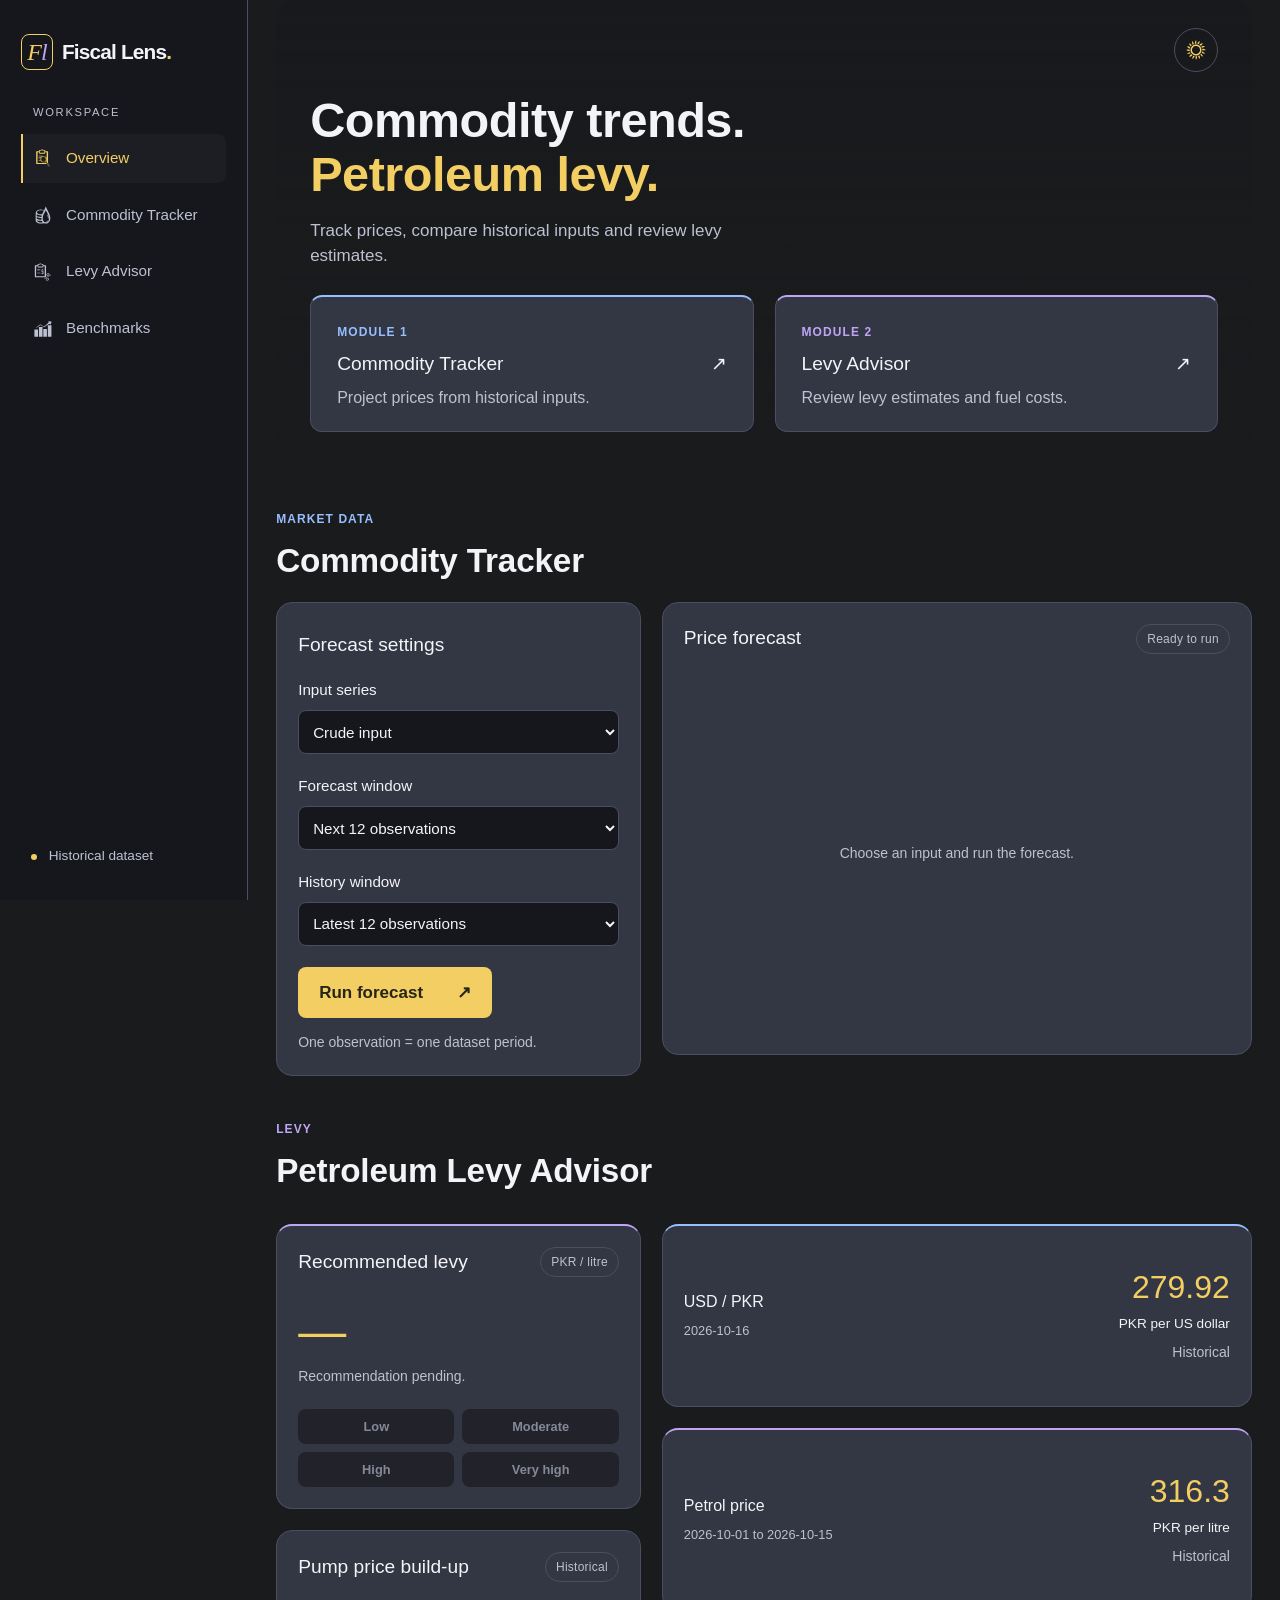
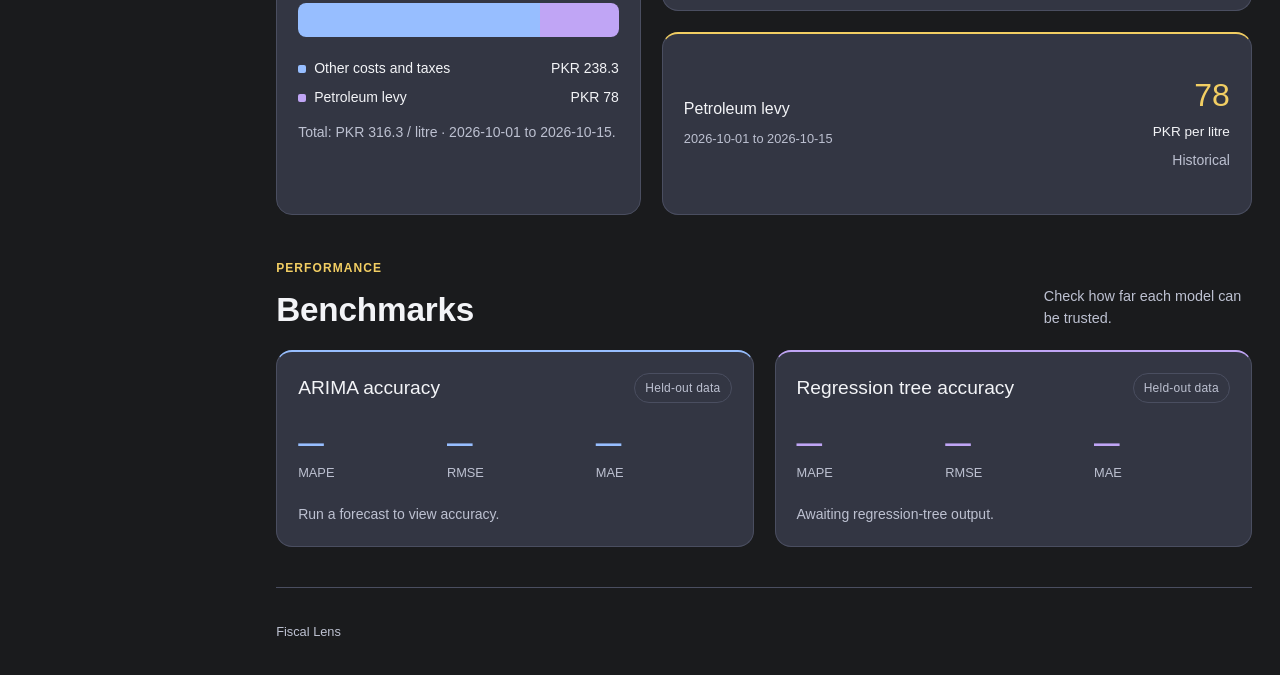
==== frontend/index.html @ 47e5dc47 "htm css in frontend folder" ====
<!DOCTYPE html>
<html lang="en">
<head>
  <meta charset="utf-8">
  <meta name="viewport" content="width=device-width, initial-scale=1">
  <meta name="theme-color" content="#292b36">
  <title>Fiscal Lens · Commodity & levy insights</title>
  <link rel="stylesheet" href="styles.css">
  <script>try{var t=localStorage.getItem('theme');if(t)document.documentElement.dataset.theme=t}catch(e){}</script>
  <script src="data.js" defer></script>
  <script src="app.js" defer></script>
</head>
<body>
<a class="skip-link" href="#main">Skip to content</a>
<div class="shell">
  <aside class="sidebar">
    <a class="brand" href="#overview"><span class="brand-mark" aria-hidden="true">F<span>l</span></span>Fiscal Lens<span class="brand-dot">.</span></a>
    <p class="sidebar-label">WORKSPACE</p>
    <nav class="nav" aria-label="Main navigation">
      <a href="#overview" class="is-active" aria-current="location"><svg class="nav-icon" aria-hidden="true" focusable="false" xmlns="http://www.w3.org/2000/svg" viewBox="0 0 24 24" fill="currentColor" xmlns:c2pa="http://c2pa.org/manifest"><metadata><c2pa:manifest>[base64]//[base64]/[base64]/[base64]/[base64]/3cyjxFA3Qo5S46fX0/ihY0VZ7mfb9KF703t5OjWDBWMA4GA1UdDwEB/wQEAwIHgDAVBgNVHSUEDjAMBgorBgEEAYPoXgIBMAwGA1UdEwEB/wQCMAAwHwYDVR0jBBgwFoAUzlHiBIFOZFsj+OPEz5o+nMHXXMIwCgYIKoZIzj0EAwMDZwAwZAIwMXMdFJ4BetLLVY7ORuE9noqbbAZOZn/aArXyTwFAZfKrPzxF2vPoJNf1+UCdg1XGAjBwX1zd9WGqYkqmL5SFqw1QySjr1zJfpJM9+1rdDwSPLMOPOjKuiXjoU/[base64]</c2pa:manifest></metadata><path fill-rule="evenodd" d="M18.99 22.22C18.94 22.16 18.44 21.57 17.89 20.91C17.33 20.24 16.79 19.6 16.68 19.48L16.47 19.26L10.37 19.26L4.28 19.26L4.09 19.1L3.9 18.93L3.86 17.76C3.84 17.11 3.82 13.84 3.81 10.48L3.78 4.38L3.96 4.22C4.22 3.99 4.67 3.93 6.09 3.93L7.29 3.93L7.25 3.39C7.18 2.54 7.34 2.43 8.63 2.43C9.49 2.43 9.64 2.4 9.64 2.25C9.64 1.8 9.92 1.68 10.94 1.68C11.96 1.68 12.23 1.79 12.23 2.22C12.23 2.4 12.38 2.43 13.34 2.43C14.51 2.43 14.68 2.55 14.64 3.39L14.62 3.9L16.01 3.93C17.48 3.97 17.72 4.01 17.94 4.25L18.08 4.4L18.08 7.55C18.08 9.28 18.07 12.49 18.06 14.67L18.05 18.64L18.37 19.03C18.54 19.24 19.01 19.8 19.4 20.27C20.32 21.37 20.3 21.34 20.11 21.62C19.97 21.84 19.32 22.32 19.17 22.32C19.13 22.32 19.05 22.27 18.99 22.22ZM19.37 21.89C19.57 21.79 19.92 21.42 19.89 21.35C19.88 21.32 19.07 20.33 18.09 19.15C17.11 17.97 16.16 16.82 15.99 16.61C15.82 16.39 15.67 16.21 15.65 16.21C15.64 16.21 15.46 16.34 15.27 16.51C15.07 16.68 14.9 16.82 14.89 16.83C14.86 16.84 14.73 16.68 16.99 19.39C18 20.6 18.9 21.68 18.98 21.78C19.14 22 19.16 22 19.37 21.89ZM15.42 17.97C15.39 17.93 15.22 17.69 15.03 17.45C14.64 16.96 14.72 16.98 14.03 17.21C13.31 17.46 12.94 17.51 12.29 17.43C11.06 17.29 10.06 16.67 9.35 15.64L9.11 15.29L7.95 15.27L6.78 15.26L6.76 15.03C6.74 14.72 6.77 14.71 7.89 14.71C8.44 14.71 8.89 14.69 8.89 14.67C8.89 14.64 8.86 14.53 8.82 14.42C8.79 14.31 8.75 14.03 8.72 13.79L8.68 13.35L7.72 13.34L6.75 13.32L6.75 13.07L6.75 12.81L7.74 12.79L8.73 12.78L8.83 12.43C8.88 12.24 8.98 11.96 9.05 11.81C9.12 11.65 9.17 11.52 9.17 11.51C9.17 11.5 8.64 11.48 7.99 11.47C6.69 11.45 6.68 11.45 6.71 11.11L6.72 10.93L8.18 10.9C9.55 10.88 9.64 10.87 9.72 10.76C9.76 10.7 9.97 10.52 10.18 10.36C10.38 10.2 10.56 10.05 10.56 10.03C10.56 10 9.7 9.98 8.64 9.97L6.72 9.95L6.72 9.69L6.72 9.43L8.68 9.42C10.92 9.4 10.9 9.4 10.9 9.64C10.9 9.84 10.86 9.84 11.41 9.66C11.96 9.47 12.86 9.41 13.5 9.52C14.48 9.69 15.5 10.4 16.12 11.36C16.27 11.59 16.4 11.77 16.41 11.76C16.42 11.75 16.41 10.26 16.39 8.45L16.35 5.17L15.49 5.17L14.62 5.17L14.59 5.69C14.56 6.26 14.42 6.58 14.1 6.79C13.88 6.93 7.99 6.93 7.77 6.79C7.48 6.6 7.31 6.2 7.28 5.65L7.26 5.14L6.41 5.14L5.56 5.14L5.52 5.64C5.47 6.39 5.41 17.92 5.45 17.99C5.52 18.1 15.48 18.08 15.42 17.97ZM13.55 16.99C15.76 16.46 16.96 13.96 15.98 11.91C14.77 9.39 11.47 9.08 9.78 11.33C9.45 11.75 9.34 11.99 9.18 12.63C8.7 14.52 9.93 16.51 11.86 16.98C12.31 17.09 13.09 17.09 13.55 16.99ZM11.83 16.64C11.14 16.45 10.32 15.85 9.93 15.24C9.26 14.2 9.24 12.76 9.88 11.74C11.55 9.11 15.55 9.93 15.97 13C16.2 14.65 15.09 16.3 13.5 16.67C13.13 16.75 12.2 16.73 11.83 16.64ZM16.43 15.45L16.41 15.03L16.14 15.5C15.99 15.76 15.86 15.99 15.86 16.01C15.86 16.03 15.99 16.2 16.14 16.37L16.41 16.69L16.43 16.28C16.44 16.05 16.44 15.68 16.43 15.45ZM13.94 16.12C16.15 15.02 16.23 11.93 14.08 10.85C11.56 9.58 8.85 12.15 10.03 14.68C10.56 15.8 11.49 16.37 12.82 16.38L13.43 16.38L13.94 16.12ZM14.67 14.97C14.66 14.93 14.67 14.8 14.7 14.7C14.73 14.59 14.78 14.4 14.8 14.27C14.82 14.14 14.87 13.98 14.91 13.92C14.98 13.83 14.99 13.84 15.03 14.03C15.12 14.5 14.81 15.32 14.67 14.97ZM14.86 13.33C14.84 13.3 14.77 13.08 14.71 12.84C14.57 12.3 14.43 12.02 14.1 11.65C13.82 11.33 13.78 11.22 13.97 11.28C14.19 11.35 14.53 11.72 14.71 12.09C14.91 12.48 15.09 13.16 15.04 13.29C15 13.39 14.91 13.41 14.86 13.33ZM10.93 5.63C11.47 5.63 12.29 5.65 12.76 5.68C13.27 5.71 13.61 5.71 13.63 5.68C13.65 5.65 13.67 5.11 13.68 4.47L13.69 3.32L12.75 3.28C11.7 3.24 11.6 3.2 11.42 2.83C11.24 2.46 10.62 2.46 10.47 2.83C10.32 3.19 10.16 3.24 9.11 3.28L8.19 3.31L8.19 4.48C8.19 5.12 8.21 5.66 8.24 5.68C8.26 5.71 8.66 5.71 9.12 5.68C9.58 5.65 10.39 5.63 10.93 5.63Z"/></svg>Overview</a>
      <a href="#tracker"><svg class="nav-icon" aria-hidden="true" focusable="false" xmlns="http://www.w3.org/2000/svg" viewBox="0 0 24 24" fill="currentColor" xmlns:c2pa="http://c2pa.org/manifest"><metadata><c2pa:manifest>[base64]/[base64]/[base64]/MIXFzdt/[base64]/[base64]/3cyjxFA3Qo5S46fX0/ihY0VZ7mfb9KF703t5OjWDBWMA4GA1UdDwEB/wQEAwIHgDAVBgNVHSUEDjAMBgorBgEEAYPoXgIBMAwGA1UdEwEB/wQCMAAwHwYDVR0jBBgwFoAUzlHiBIFOZFsj+OPEz5o+nMHXXMIwCgYIKoZIzj0EAwMDZwAwZAIwMXMdFJ4BetLLVY7ORuE9noqbbAZOZn/aArXyTwFAZfKrPzxF2vPoJNf1+UCdg1XGAjBwX1zd9WGqYkqmL5SFqw1QySjr1zJfpJM9+1rdDwSPLMOPOjKuiXjoU/[base64]/dDJ1sJQ5oXG02AI2X5qj8wrA00Hi8e+isDW2j4lFiQ=</c2pa:manifest></metadata><path fill-rule="evenodd" d="M7.71 22.26C5.71 22.04 4.27 21.22 3.6 19.89C3.24 19.18 3.21 18.8 3.22 14.54C3.22 8.67 3.26 8.44 4.44 7.24C4.85 6.83 5.05 6.68 5.54 6.42C7.83 5.24 10.35 5.17 12.76 6.23C13.05 6.36 13.32 6.45 13.36 6.43C13.44 6.38 14.12 4.97 14.37 4.31C14.57 3.8 14.74 3.34 15.16 2.13C15.36 1.56 15.43 1.57 15.64 2.17C16.47 4.63 17.08 5.94 18.6 8.55C19.59 10.24 19.93 11.14 20.5 13.47C20.88 15.04 20.79 17.32 20.29 18.64C19.91 19.66 19.22 20.55 18.22 21.33C17.21 22.12 16.66 22.32 15.46 22.32C14.55 22.32 14.1 22.23 13.59 21.96C13.25 21.77 13 21.74 12.8 21.84C12.11 22.21 9.39 22.43 7.71 22.26ZM10.72 20.87C11.78 20.62 11.79 20.62 11.41 20.13C11.26 19.93 11.05 19.62 10.94 19.42L10.74 19.06L9.05 19.02C8.12 19 7.18 18.95 6.97 18.92C6.76 18.88 6.4 18.82 6.18 18.78C5.96 18.74 5.6 18.66 5.39 18.6C4.82 18.44 4.77 18.45 4.82 18.69C4.91 19.07 5.18 19.54 5.49 19.85C6.4 20.72 9.07 21.24 10.72 20.87ZM16.5 20.61C17.27 20.43 18.15 19.66 18.59 18.76C19.39 17.16 19.39 15.17 18.57 12.58C18.38 11.96 17.45 9.99 16.98 9.19C16.61 8.58 15.98 7.41 15.74 6.92C15.61 6.64 15.46 6.41 15.41 6.41C15.37 6.41 15.09 6.88 14.76 7.5C14.45 8.1 14.11 8.74 14 8.92C13.67 9.48 12.65 11.55 12.43 12.12C12.17 12.78 11.94 13.74 11.78 14.72C11.4 17.25 12.14 19.4 13.74 20.38C14.25 20.69 15.67 20.81 16.5 20.61ZM16.14 20.4C15.88 20.25 16 20.04 16.81 19.21C17.24 18.78 17.62 18.44 17.65 18.46C17.77 18.53 17.78 18.86 17.68 19.18C17.46 19.88 16.52 20.63 16.14 20.4ZM10.04 17.74C10.29 17.69 10.3 17.64 10.2 16.9C10.15 16.54 10.12 16.14 10.12 16.01C10.11 15.63 10.12 15.63 9.07 15.6C7.47 15.54 6.05 15.27 4.98 14.82C4.64 14.67 4.48 14.63 4.45 14.68C4.4 14.76 4.42 16.09 4.47 16.34C4.55 16.74 6.67 17.47 8.5 17.74C8.77 17.77 9.86 17.77 10.04 17.74ZM18.05 16.26C18 16.06 17.92 15.57 17.89 15.17C17.81 14.26 17.69 13.57 17.51 13.06C17.2 12.18 17.06 11.31 17.23 11.31C17.48 11.31 17.99 12.14 18.28 13C18.65 14.12 18.72 15.63 18.42 16.29C18.22 16.73 18.17 16.72 18.05 16.26ZM10.04 14.33C10.12 14.31 10.19 14.23 10.2 14.16C10.22 14.09 10.31 13.7 10.41 13.29C10.51 12.88 10.58 12.53 10.56 12.51C10.54 12.49 10.02 12.48 9.41 12.47C7.77 12.47 6.54 12.19 5.07 11.5C4.6 11.28 4.47 11.25 4.43 11.31C4.38 11.39 4.41 12.7 4.47 13.09C4.5 13.29 4.8 13.45 5.81 13.78C7.11 14.22 9.37 14.5 10.04 14.33ZM10.87 11.02C11.04 10.96 11.09 10.88 11.23 10.51C11.41 10.02 11.83 9.21 12.47 8.11C12.72 7.69 12.93 7.3 12.93 7.26C12.93 6.97 11.48 6.42 10.56 6.37C10.3 6.36 9.91 6.32 9.7 6.29C9.39 6.24 9.17 6.24 8.71 6.31C8.38 6.36 8 6.41 7.87 6.41C7.74 6.41 7.48 6.45 7.3 6.49C6.07 6.8 5.14 7.42 4.76 8.17C4.52 8.64 4.62 9.13 5.06 9.68C5.7 10.45 6.37 10.79 7.78 11.05C8.35 11.15 10.59 11.13 10.87 11.02Z"/></svg>Commodity Tracker</a>
      <a href="#levy"><svg class="nav-icon" aria-hidden="true" focusable="false" xmlns="http://www.w3.org/2000/svg" viewBox="0 0 24 24" fill="currentColor" xmlns:c2pa="http://c2pa.org/manifest"><metadata><c2pa:manifest>[base64]/[base64]/[base64]/vxvUtY97X2mOoceWcQIwB28IKiY3VybHgpc2VsZiNqdW1iZj1jMnBhLmFzc2VydGlvbnMvYzJwYS5oYXNoLmRhdGFkaGFzaFggeGR0qYM8rCTQRt0r3Pzvz/[base64]/[base64]/3cyjxFA3Qo5S46fX0/ihY0VZ7mfb9KF703t5OjWDBWMA4GA1UdDwEB/wQEAwIHgDAVBgNVHSUEDjAMBgorBgEEAYPoXgIBMAwGA1UdEwEB/wQCMAAwHwYDVR0jBBgwFoAUzlHiBIFOZFsj+OPEz5o+nMHXXMIwCgYIKoZIzj0EAwMDZwAwZAIwMXMdFJ4BetLLVY7ORuE9noqbbAZOZn/aArXyTwFAZfKrPzxF2vPoJNf1+UCdg1XGAjBwX1zd9WGqYkqmL5SFqw1QySjr1zJfpJM9+1rdDwSPLMOPOjKuiXjoU/[base64]/WIh5tv1Qi1i46gyZEhGTMFpJNVR2GcesrqUMHr26m7HU0=</c2pa:manifest></metadata><path fill-rule="evenodd" d="M16.44 22.24C15.82 22.02 15.49 21.55 15.54 20.94C15.67 19.32 18.27 18.42 18.96 19.76C19.64 21.06 17.91 22.77 16.44 22.24ZM17.52 21.45C18.22 21.18 18.55 20.61 18.22 20.21C17.72 19.61 16.39 20.08 16.3 20.88C16.24 21.48 16.76 21.73 17.52 21.45ZM13.54 20.46C13.45 20.22 13.7 20 14.86 19.24C15.88 18.58 18.11 17.12 19.93 15.93C21.49 14.91 21.46 14.92 21.63 14.98C21.72 15.02 21.79 15.1 21.81 15.18C21.86 15.38 21.71 15.51 20.58 16.24C20.09 16.56 19.01 17.26 18.19 17.79C16.68 18.78 15.83 19.34 14.98 19.89C14.18 20.41 13.96 20.53 13.76 20.53C13.65 20.53 13.56 20.5 13.54 20.46ZM2.73 18.24C2.56 18.19 2.39 18.04 2.32 17.87C2.24 17.66 2.15 4.55 2.22 4.31C2.36 3.91 2.82 3.8 4.39 3.8L5.5 3.8L5.47 3.33C5.41 2.49 5.49 2.43 6.76 2.39L7.68 2.36L7.72 2.17C7.8 1.76 8.11 1.66 9.16 1.69C9.88 1.71 10.07 1.78 10.13 2.05C10.19 2.36 10.18 2.36 11.15 2.39C12.38 2.43 12.46 2.49 12.43 3.3L12.41 3.77L13.63 3.8C15.56 3.86 15.73 3.94 15.71 4.78C15.71 4.85 15.69 7.69 15.67 11.08C15.65 14.47 15.62 17.4 15.61 17.59C15.57 17.99 15.37 18.24 15.1 18.25C13.81 18.27 2.83 18.26 2.73 18.24ZM14.13 17.06C14.19 16.94 14.06 5.02 13.99 4.98C13.96 4.96 13.59 4.95 13.17 4.95L12.41 4.97L12.38 5.45C12.35 5.97 12.27 6.18 11.98 6.46L11.84 6.59L8.96 6.59C5.73 6.59 5.94 6.61 5.67 6.16C5.56 5.97 5.52 5.82 5.49 5.44L5.45 4.97L4.72 4.95C4.32 4.95 3.95 4.96 3.91 4.99C3.83 5.04 3.69 16.83 3.76 17.03C3.79 17.1 4.46 17.11 8.95 17.11C11.79 17.11 14.12 17.09 14.13 17.06ZM17.12 16.48C16.2 16.23 15.83 15.44 16.24 14.62C16.87 13.36 18.83 12.95 19.51 13.94C20.35 15.15 18.7 16.9 17.12 16.48ZM18.07 15.72C18.56 15.51 18.95 15.06 18.95 14.69C18.95 13.71 17.27 14.02 17 15.05C16.84 15.63 17.41 15.99 18.07 15.72ZM11.32 15.07C11.27 14.97 11.24 14.83 11.24 14.78C11.24 14.61 11.18 14.5 11.08 14.5C10.93 14.5 10.46 14.19 10.25 13.96C10.03 13.72 9.95 13.5 10.03 13.36C10.13 13.2 10.25 13.24 10.58 13.54C10.93 13.86 11.1 13.97 11.15 13.92C11.17 13.9 11.19 13.45 11.19 12.92L11.19 11.96L10.87 11.9C10.2 11.77 9.88 11.36 9.84 10.61C9.79 9.65 10.17 9.1 11.02 8.88C11.22 8.83 11.27 8.79 11.28 8.68C11.38 7.93 11.81 7.8 11.85 8.51L11.86 8.81L12.11 8.88C12.71 9.06 13.14 9.74 12.92 10.16C12.83 10.32 12.73 10.28 12.62 10.04C12.47 9.71 11.97 9.3 11.85 9.41C11.8 9.46 11.73 11.37 11.78 11.42C11.8 11.44 11.97 11.48 12.16 11.51C12.86 11.61 13.22 12.02 13.22 12.73C13.22 13.56 12.63 14.33 11.82 14.52C11.72 14.54 11.67 14.6 11.64 14.7C11.5 15.33 11.45 15.39 11.32 15.07ZM5.03 14.46C4.94 14.37 4.99 14.02 5.11 13.99C5.23 13.96 8.72 14 8.84 14.04C8.89 14.06 8.9 14.13 8.89 14.27L8.88 14.47L6.97 14.49C5.92 14.49 5.05 14.48 5.03 14.46ZM12.03 13.85C12.35 13.66 12.54 13.4 12.66 13.02C12.77 12.66 12.77 12.65 12.67 12.45C12.55 12.2 12.32 12.06 12 12.04L11.76 12.03L11.74 12.99C11.72 14.04 11.72 14.04 12.03 13.85ZM5.06 12.66C5.01 12.63 4.99 12.53 5 12.4L5.02 12.19L6.93 12.18L8.85 12.16L8.88 12.3C8.9 12.37 8.9 12.5 8.88 12.57L8.85 12.71L6.99 12.71C5.97 12.7 5.1 12.68 5.06 12.66ZM11.21 11.28C11.22 11.21 11.24 10.76 11.25 10.28C11.28 9.3 11.29 9.33 10.93 9.48C10.51 9.65 10.36 9.92 10.36 10.5C10.36 11 10.52 11.27 10.87 11.35C11.15 11.42 11.18 11.41 11.21 11.28ZM5.02 10.85C4.87 10.34 4.75 10.37 6.93 10.37L8.85 10.37L8.88 10.51C8.9 10.58 8.9 10.7 8.88 10.78L8.85 10.91L6.95 10.91C5.47 10.91 5.04 10.9 5.02 10.85ZM4.98 9.47C4.9 9.39 4.94 9.02 5.02 8.99C5.14 8.95 8.44 8.95 8.7 8.99C8.91 9.03 8.91 9.03 8.89 9.25L8.88 9.47L6.94 9.49C5.88 9.5 5 9.49 4.98 9.47ZM8.96 5.4C9.39 5.4 10.14 5.43 10.63 5.45L11.51 5.5L11.52 4.51C11.53 3.97 11.53 3.46 11.53 3.38L11.54 3.23L10.66 3.2C9.66 3.16 9.56 3.13 9.38 2.75C9.28 2.55 9.28 2.55 8.94 2.55L8.59 2.55L8.51 2.76C8.37 3.12 8.26 3.16 7.26 3.2L6.38 3.23L6.36 4.29C6.36 4.87 6.36 5.38 6.38 5.42C6.4 5.49 6.54 5.49 7.29 5.45C7.77 5.43 8.53 5.4 8.96 5.4Z"/></svg>Levy Advisor</a>
      <a href="#benchmarks"><svg class="nav-icon" aria-hidden="true" focusable="false" xmlns="http://www.w3.org/2000/svg" viewBox="0 0 24 24" fill="currentColor" xmlns:c2pa="http://c2pa.org/manifest"><metadata><c2pa:manifest>[base64]/[base64]/LYa9gx/[base64]/K8A45FjRnWpCIJhbRCKW/4zk0tmiY3VybHgpc2VsZiNqdW1iZj1jMnBhLmFzc2VydGlvbnMvYzJwYS5oYXNoLmRhdGFkaGFzaFggh7fGbjE/[base64]/[base64]/3cyjxFA3Qo5S46fX0/ihY0VZ7mfb9KF703t5OjWDBWMA4GA1UdDwEB/wQEAwIHgDAVBgNVHSUEDjAMBgorBgEEAYPoXgIBMAwGA1UdEwEB/wQCMAAwHwYDVR0jBBgwFoAUzlHiBIFOZFsj+OPEz5o+nMHXXMIwCgYIKoZIzj0EAwMDZwAwZAIwMXMdFJ4BetLLVY7ORuE9noqbbAZOZn/aArXyTwFAZfKrPzxF2vPoJNf1+UCdg1XGAjBwX1zd9WGqYkqmL5SFqw1QySjr1zJfpJM9+1rdDwSPLMOPOjKuiXjoU/[base64]/NkU3vVm00fxsRIrh110CNOTsYftltigEapJknkodddrZ0E=</c2pa:manifest></metadata><path fill-rule="evenodd" d="M1.7 21.28C1.69 21.24 1.69 19.26 1.69 16.86L1.71 12.51L3.85 12.5L6 12.49L6 16.92L6 21.35L3.87 21.35C2.21 21.35 1.72 21.33 1.7 21.28ZM7.11 21.28C7.09 21.24 7.09 18.6 7.1 15.4L7.11 9.6L9.24 9.58C10.91 9.57 11.38 9.58 11.41 9.64C11.46 9.71 11.48 21.13 11.43 21.26C11.38 21.38 7.15 21.39 7.11 21.28ZM12.41 21.31C12.39 21.29 12.38 19.18 12.38 16.62L12.38 11.96L14.5 11.93C15.67 11.92 16.64 11.92 16.66 11.94C16.68 11.96 16.7 14.08 16.69 16.65L16.67 21.32L14.56 21.33C13.4 21.34 12.44 21.33 12.41 21.31ZM17.81 21.28C17.79 21.24 17.79 18.15 17.79 14.4L17.81 7.6L19.94 7.6C21.67 7.61 22.07 7.62 22.11 7.68C22.14 7.73 22.16 10.8 22.16 14.52C22.16 20.64 22.15 21.28 22.07 21.31C21.89 21.38 17.83 21.35 17.81 21.28ZM3.55 10.64C3.76 10.45 4.2 10.03 4.54 9.7C5.34 8.93 6.66 7.9 8.05 6.96C8.84 6.43 8.99 6.41 9.52 6.78C9.71 6.91 10.21 7.23 10.62 7.49C11.04 7.75 11.79 8.23 12.29 8.55C12.79 8.88 13.22 9.13 13.25 9.13C13.27 9.12 13.49 8.93 13.74 8.7C13.99 8.48 14.39 8.12 14.65 7.92C15.87 6.92 16.43 6.38 18.61 4.07L18.83 3.85L18.63 3.42C18.42 2.97 18.41 2.77 18.62 2.69C18.75 2.64 19.36 2.65 19.66 2.7C19.8 2.73 20.07 2.78 20.27 2.82C20.46 2.85 20.69 2.9 20.78 2.92C20.87 2.95 21.12 3 21.35 3.03C21.78 3.11 22.21 3.27 22.28 3.37C22.36 3.51 22.31 3.78 22.08 4.33C21.52 5.68 21.44 5.88 21.31 6.16C21.03 6.78 20.85 6.81 20.42 6.33C20.11 5.96 20.1 5.96 19.62 6.13C18.57 6.49 16.44 7.79 15.16 8.84C14.47 9.42 13.96 9.76 13.66 9.85C13.38 9.93 13.16 9.84 12.16 9.18C11.73 8.9 10.98 8.42 10.49 8.11C10 7.81 9.47 7.47 9.31 7.35C9.14 7.23 8.97 7.14 8.93 7.14C8.76 7.14 6.67 8.65 5.5 9.61C5.27 9.8 4.81 10.11 4.47 10.29C4.14 10.48 3.73 10.71 3.57 10.8C3.14 11.05 3.13 11.02 3.55 10.64Z"/></svg>Benchmarks</a>
    </nav>
    <div class="sidebar-foot"><span class="status-dot"></span> Historical dataset</div>
  </aside>
  <main class="main" id="main" tabindex="-1">
    <section id="overview" class="section hero">
      <div class="hero-tools"><button id="theme-toggle" class="theme-toggle" type="button" aria-label="Switch to light mode" title="Switch to light mode"><svg class="theme-icon theme-icon-sun" aria-hidden="true" focusable="false" xmlns="http://www.w3.org/2000/svg" viewBox="0 0 24 24" fill="currentColor" xmlns:c2pa="http://c2pa.org/manifest"><metadata><c2pa:manifest>[base64]/[base64]/[base64]/[base64]/3cyjxFA3Qo5S46fX0/ihY0VZ7mfb9KF703t5OjWDBWMA4GA1UdDwEB/wQEAwIHgDAVBgNVHSUEDjAMBgorBgEEAYPoXgIBMAwGA1UdEwEB/wQCMAAwHwYDVR0jBBgwFoAUzlHiBIFOZFsj+OPEz5o+nMHXXMIwCgYIKoZIzj0EAwMDZwAwZAIwMXMdFJ4BetLLVY7ORuE9noqbbAZOZn/aArXyTwFAZfKrPzxF2vPoJNf1+UCdg1XGAjBwX1zd9WGqYkqmL5SFqw1QySjr1zJfpJM9+1rdDwSPLMOPOjKuiXjoU/[base64]</c2pa:manifest></metadata><path fill-rule="evenodd" d="M11.73 22.12C11.62 21.94 11.52 19.24 11.62 19.05C11.72 18.88 12.06 18.78 12.6 18.77C13.35 18.76 13.42 18.93 13.12 20.08C12.75 21.46 12.61 21.84 12.4 22.06C12.15 22.3 11.86 22.33 11.73 22.12ZM7.97 21.45C7.81 21.36 7.83 21.08 8.04 20.57C8.14 20.33 8.35 19.77 8.52 19.33C8.87 18.35 8.94 18.28 9.37 18.32C9.76 18.36 10.31 18.59 10.4 18.74C10.56 19.05 10.44 19.28 9.48 20.48C8.69 21.46 8.36 21.68 7.97 21.45ZM15.6 21.47C15.53 21.42 15.27 20.87 14.56 19.28C14.44 19.02 14.35 18.75 14.35 18.69C14.35 18.44 15.2 17.87 15.57 17.87C15.83 17.87 15.99 18.11 16.07 18.62C16.22 19.68 16.33 20.76 16.29 20.96C16.23 21.36 15.85 21.63 15.6 21.47ZM4.85 19.35C4.64 19.27 4.56 19.07 4.66 18.89C4.77 18.69 6.49 16.87 6.68 16.77C6.87 16.66 7.18 16.79 7.62 17.19C8.27 17.77 8.07 18.01 6.02 19.08C5.39 19.42 5.14 19.47 4.85 19.35ZM17.81 18.36C17.23 17.81 16.75 17.31 16.73 17.25C16.64 16.98 17.38 16.02 17.68 16.02C17.96 16.02 18.49 16.77 19.17 18.13C19.53 18.84 19.47 19.35 19.03 19.35C18.89 19.35 18.67 19.18 17.81 18.36ZM10.94 17.93C8.36 17.48 6.46 15.52 6.03 12.87C5.6 10.29 7.05 7.64 9.5 6.49C10.97 5.8 13.03 5.8 14.51 6.49C17.14 7.73 18.51 10.52 17.87 13.37C17.36 15.7 15.42 17.52 13.02 17.93C12.15 18.08 11.8 18.08 10.94 17.93ZM12.99 16.32C13.14 16.29 13.57 16.11 13.95 15.93C14.57 15.62 14.68 15.55 15.17 15.03C15.77 14.4 15.81 14.33 16.15 13.44C16.38 12.82 16.39 12.77 16.39 12.05C16.38 11.1 16.34 10.9 15.93 10.05C15.63 9.44 15.55 9.33 15.04 8.84C14.44 8.26 14.18 8.1 13.33 7.8C12.79 7.61 12.75 7.6 11.88 7.62L10.98 7.65L10.27 7.95C9.58 8.24 9.54 8.27 8.93 8.87C8.26 9.54 8.15 9.72 7.82 10.62C7.55 11.36 7.52 12.52 7.74 13.18C8.03 14.06 8.37 14.6 8.98 15.18C9.58 15.75 9.8 15.88 10.72 16.2C11.28 16.4 12.39 16.46 12.99 16.32ZM2.94 16.28C2.69 16.2 2.48 15.97 2.48 15.78C2.48 15.55 2.51 15.53 3.29 15.2C3.64 15.04 4.21 14.79 4.55 14.63C5.27 14.3 5.37 14.29 5.58 14.52C6.11 15.1 6.25 15.74 5.88 15.92C5.58 16.08 3.21 16.36 2.94 16.28ZM20.65 15.98C20.46 15.9 19.91 15.69 19.43 15.51C18.94 15.33 18.49 15.13 18.42 15.07C18.27 14.93 18.27 14.65 18.43 14.19C18.76 13.23 18.94 13.27 20.6 14.6C21.37 15.22 21.52 15.4 21.52 15.71C21.52 16.16 21.25 16.24 20.65 15.98ZM4.24 13.2C3.47 13.02 2.32 12.66 2.1 12.54C1.69 12.31 1.57 11.76 1.91 11.67C2.11 11.61 4.86 11.56 4.93 11.61C5.1 11.73 5.2 12.07 5.22 12.56C5.24 13.29 5.08 13.4 4.24 13.2ZM19.03 12.33C18.85 12.11 18.8 11.94 18.78 11.45C18.75 10.57 18.93 10.53 20.68 11.04C21.87 11.38 22.06 11.47 22.21 11.77C22.32 11.99 22.33 12.01 22.23 12.15C22.1 12.35 22.08 12.36 20.49 12.4C19.23 12.44 19.12 12.43 19.03 12.33ZM4.58 10.28C4.12 9.99 2.76 8.87 2.62 8.68C2.47 8.47 2.44 8.05 2.56 7.93C2.68 7.81 2.96 7.85 3.43 8.04C3.67 8.14 4.23 8.35 4.67 8.52C5.78 8.92 5.82 8.98 5.57 9.8C5.36 10.49 5.1 10.61 4.58 10.28ZM18.45 9.5C18.35 9.42 18.18 9.16 18.06 8.92C17.72 8.21 17.84 8.04 18.83 7.9C20.75 7.61 21.29 7.63 21.46 8.01C21.6 8.32 21.5 8.44 20.88 8.71C20.57 8.85 19.97 9.12 19.55 9.31C18.68 9.7 18.68 9.7 18.45 9.5ZM5.96 7.78C5.55 7.33 4.58 5.49 4.58 5.15C4.58 4.82 4.81 4.55 5.03 4.62C5.2 4.67 7.13 6.48 7.23 6.67C7.33 6.87 7.16 7.24 6.8 7.63C6.47 7.97 6.19 8.03 5.96 7.78ZM16.95 7.21C16.65 7.08 16.17 6.65 16.08 6.44C15.94 6.1 16.23 5.84 17.75 5.02C18.54 4.58 18.92 4.49 19.2 4.67C19.53 4.89 19.44 5.05 18.38 6.17C17.54 7.05 17.27 7.31 17.18 7.3C17.17 7.3 17.07 7.26 16.95 7.21ZM8.25 6.07C8.04 5.98 8 5.85 7.86 4.83C7.6 3.01 7.67 2.54 8.19 2.49C8.42 2.48 8.42 2.48 8.6 2.87C8.7 3.08 8.96 3.65 9.19 4.14C9.41 4.63 9.61 5.1 9.63 5.19C9.68 5.44 9.45 5.68 8.95 5.92C8.48 6.14 8.46 6.15 8.25 6.07ZM14.14 5.55C13.25 5.24 13.29 5.02 14.6 3.4C15.24 2.62 15.4 2.48 15.73 2.48C16.22 2.48 16.25 2.67 15.9 3.56C15.76 3.9 15.55 4.46 15.43 4.8C15.09 5.73 14.94 5.82 14.14 5.55ZM11.03 5.22C10.76 5.17 10.67 4.93 10.75 4.47C10.85 3.87 11.37 2.18 11.51 1.98C11.66 1.77 12 1.64 12.18 1.74C12.34 1.83 12.36 1.95 12.4 3.54L12.44 4.88L12.28 5.01C12.19 5.08 12.02 5.15 11.92 5.17C11.53 5.23 11.16 5.25 11.03 5.22Z"/></svg><svg class="theme-icon theme-icon-moon" aria-hidden="true" focusable="false" xmlns="http://www.w3.org/2000/svg" viewBox="0 0 24 24" fill="currentColor" xmlns:c2pa="http://c2pa.org/manifest"><metadata><c2pa:manifest>[base64]/[base64]/[base64]/0/[base64]/[base64]/3cyjxFA3Qo5S46fX0/ihY0VZ7mfb9KF703t5OjWDBWMA4GA1UdDwEB/wQEAwIHgDAVBgNVHSUEDjAMBgorBgEEAYPoXgIBMAwGA1UdEwEB/wQCMAAwHwYDVR0jBBgwFoAUzlHiBIFOZFsj+OPEz5o+nMHXXMIwCgYIKoZIzj0EAwMDZwAwZAIwMXMdFJ4BetLLVY7ORuE9noqbbAZOZn/aArXyTwFAZfKrPzxF2vPoJNf1+UCdg1XGAjBwX1zd9WGqYkqmL5SFqw1QySjr1zJfpJM9+1rdDwSPLMOPOjKuiXjoU/[base64]/4ZA43OxZkbuIB48Qo0/v4WkEmnPvVg=</c2pa:manifest></metadata><path fill-rule="evenodd" d="M14.07 22.25C12.83 22.15 11.87 21.89 10.81 21.38C7.85 19.95 5.49 17 4.79 13.84C4.56 12.78 4.57 11.06 4.83 10.06C5.35 8 6.73 5.69 8.35 4.16C9.67 2.92 11.7 1.89 13.16 1.71L13.53 1.67L12.97 2.17C10.5 4.43 9.62 5.65 8.86 7.83C7.76 11.01 9.13 15.56 12.13 18.69C13.47 20.09 14.46 20.57 17.84 21.42C19.29 21.79 19.47 21.86 19.15 21.93C17.57 22.26 15.65 22.38 14.07 22.25Z"/></svg></button></div>
      <div class="hero-banner">
        <div><h1>Commodity trends.<br><em>Petroleum levy.</em></h1><p class="hero-lede">Track prices, compare historical inputs and review levy estimates.</p></div>
      </div>
      <div class="hero-modules"><a class="module-card cobalt" href="#tracker"><span class="eyebrow">MODULE 1</span><h3>Commodity Tracker <span aria-hidden="true">↗</span></h3><p>Project prices from historical inputs.</p></a><a class="module-card purple" href="#levy"><span class="eyebrow">MODULE 2</span><h3>Levy Advisor <span aria-hidden="true">↗</span></h3><p>Review levy estimates and fuel costs.</p></a></div>
    </section>
    <section id="tracker" class="section">
      <div class="section-head"><div><p class="eyebrow blue">MARKET DATA</p><h2>Commodity Tracker</h2></div></div>
      <div class="forecast-workspace">
        <aside class="panel forecast-settings">
          <h3>Forecast settings</h3>
          <label class="field" for="forecastInput">Input series<select id="forecastInput"><option value="forecast_crude_price">Crude input</option><option value="usd_pkr">USD / PKR</option><option value="retail_petrol_price">Retail petrol</option></select></label>
          <label class="field" for="forecastHorizon">Forecast window<select id="forecastHorizon"><option value="12">Next 12 observations</option><option value="24">Next 24 observations</option></select></label>
          <label class="field" for="window">History window<select id="window"><option value="12">Latest 12 observations</option><option value="24">Latest 24 observations</option><option value="0">All observations</option></select></label>
          <button class="btn" id="runForecast" type="button">Run forecast <span aria-hidden="true">↗</span></button>
          <p class="small-note forecast-period-note">One observation = one dataset period.</p>
        </aside>
        <div class="forecast-stack">
          <div class="panel" id="forecastPanel" aria-busy="false">
            <div class="panel-title"><h3>Price forecast</h3><span class="badge" id="forecastUnit">Ready to run</span></div>
            <p class="forecast-idle small-note" id="chartIdle">Choose an input and run the forecast.</p>
            <div id="chartProgress" hidden><ol id="forecastSteps" class="forecast-steps" aria-label="Forecast progress"></ol></div>
            <div class="chart" id="forecastPlot" hidden><svg id="forecastSvg" viewBox="0 0 1000 520" role="img" aria-label="Historical values and forecast"></svg></div>
            <div id="forecastLegend" class="forecast-legend" hidden><span><i></i>History</span><span><i class="projection"></i>Forecast</span></div>
            <p id="runSummary" class="small-note" role="status" aria-live="polite"></p>
          </div>
          <div id="modelInfo" class="forecast-stack" hidden>
            <div class="panel"><div class="panel-title"><h3>Selected model</h3><span class="badge">ARI · Levinson–Durbin</span></div>
              <div class="forecast-stats"><div><b id="statOrder">—</b><span>AR order (p)</span></div><div><b id="statDiff">—</b><span>Differencing (d)</span></div><div><b id="statNext">—</b><span>Next observation</span></div></div>
              <p id="modelNote" class="small-note"></p>
            </div>
          </div>
        </div>
      </div>
    </section>
    <section id="levy" class="section">
      <div class="section-head"><div><p class="eyebrow purple-text">LEVY</p><h2>Petroleum Levy Advisor</h2></div></div>
      <div class="levy-workspace">
        <aside class="forecast-stack">
          <div class="panel levy-recommendation"><div class="panel-title"><h3>Recommended levy</h3><span class="badge">PKR / litre</span></div>
            <div class="metric" id="levyValue">—</div><p id="levyRecommendationNote" class="small-note">Awaiting regression-tree output.</p>
            <div class="levy-band-scale" aria-label="Levy bands"><span data-band="low">Low</span><span data-band="moderate">Moderate</span><span data-band="high">High</span><span data-band="very-high">Very high</span></div>
          </div>
          <div class="panel"><div class="panel-title"><h3>Pump price build-up</h3><span class="badge">Historical</span></div>
            <div id="buildup" class="price-buildup" role="img" aria-label="Historical pump price breakdown"></div>
            <dl id="buildupKeys" class="buildup-keys"></dl><p id="buildupNote" class="small-note"></p>
          </div>
        </aside>
        <div id="cards" class="cards levy-reference-cards"></div>
      </div>
    </section>
<section id="benchmarks" class="section">
      <div class="section-head"><div><p class="eyebrow">PERFORMANCE</p><h2>Benchmarks</h2></div><p>Check how far each model can be trusted.</p></div>
      <div class="benchmark-grid">
        <div class="panel accuracy-panel accuracy-arima"><div class="panel-title"><h3>ARIMA accuracy</h3><span class="badge">Held-out data</span></div>
          <div class="forecast-stats"><div><b id="statMape">—</b><span>MAPE</span></div><div><b id="statRmse">—</b><span>RMSE</span></div><div><b id="statMae">—</b><span>MAE</span></div></div>
          <p id="accuracyNote" class="small-note" aria-live="polite">Run a forecast to view accuracy.</p>
        </div>
        <div class="panel accuracy-panel accuracy-tree"><div class="panel-title"><h3>Regression tree accuracy</h3><span class="badge">Held-out data</span></div>
          <div class="forecast-stats"><div><b id="treeMape">—</b><span>MAPE</span></div><div><b id="treeRmse">—</b><span>RMSE</span></div><div><b id="treeMae">—</b><span>MAE</span></div></div>
          <p id="treeNote" class="small-note" aria-live="polite">Awaiting regression-tree output.</p>
        </div>
      </div>
    </section>
    <footer>Fiscal Lens</footer>
  </main>
</div>
</body>
</html>
---- frontend/styles.css ----
@import url('./base.css');
@import url('./layout.css');
@import url('./components.css');

@media (hover: hover) and (pointer: fine) {
  body {
    cursor: url("./assets/cursor.png") 5 6, auto;
  }

  a, button, summary, select, input[type="checkbox"] {
    cursor: pointer;
  }
}
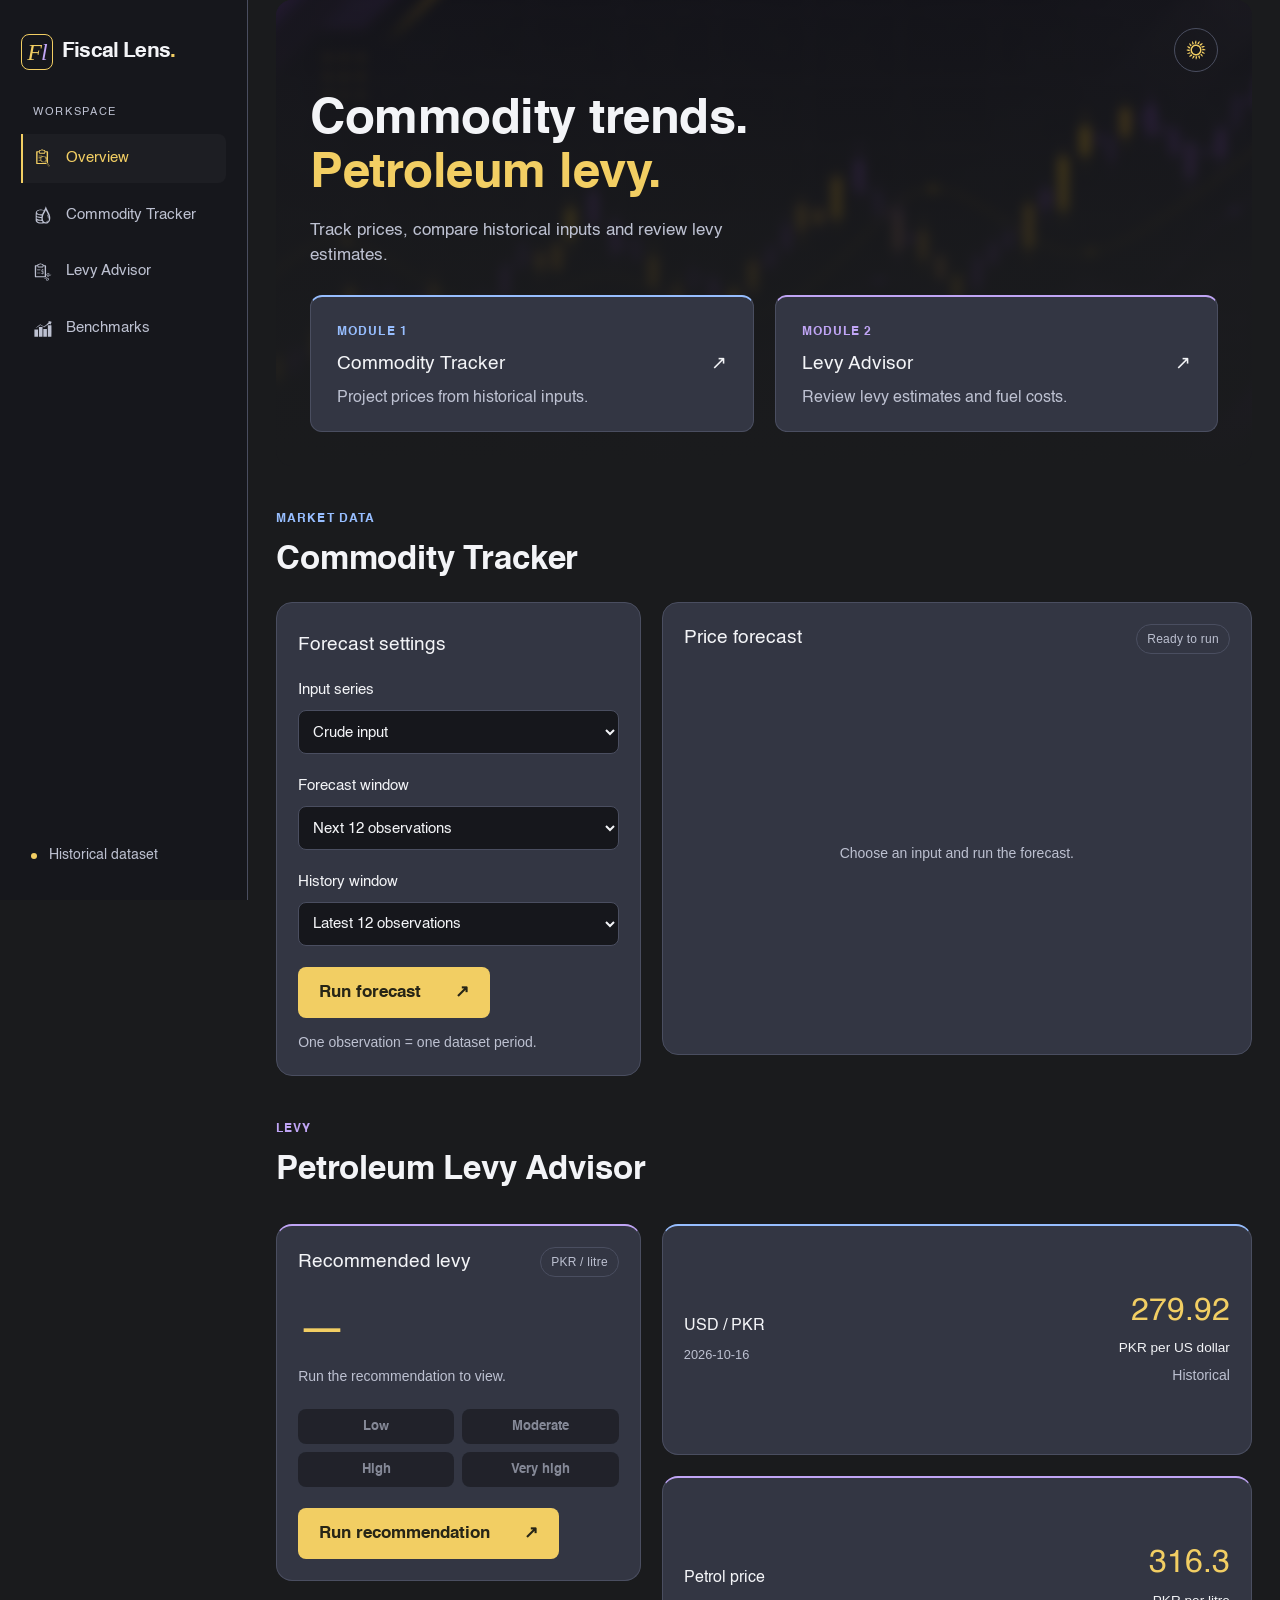
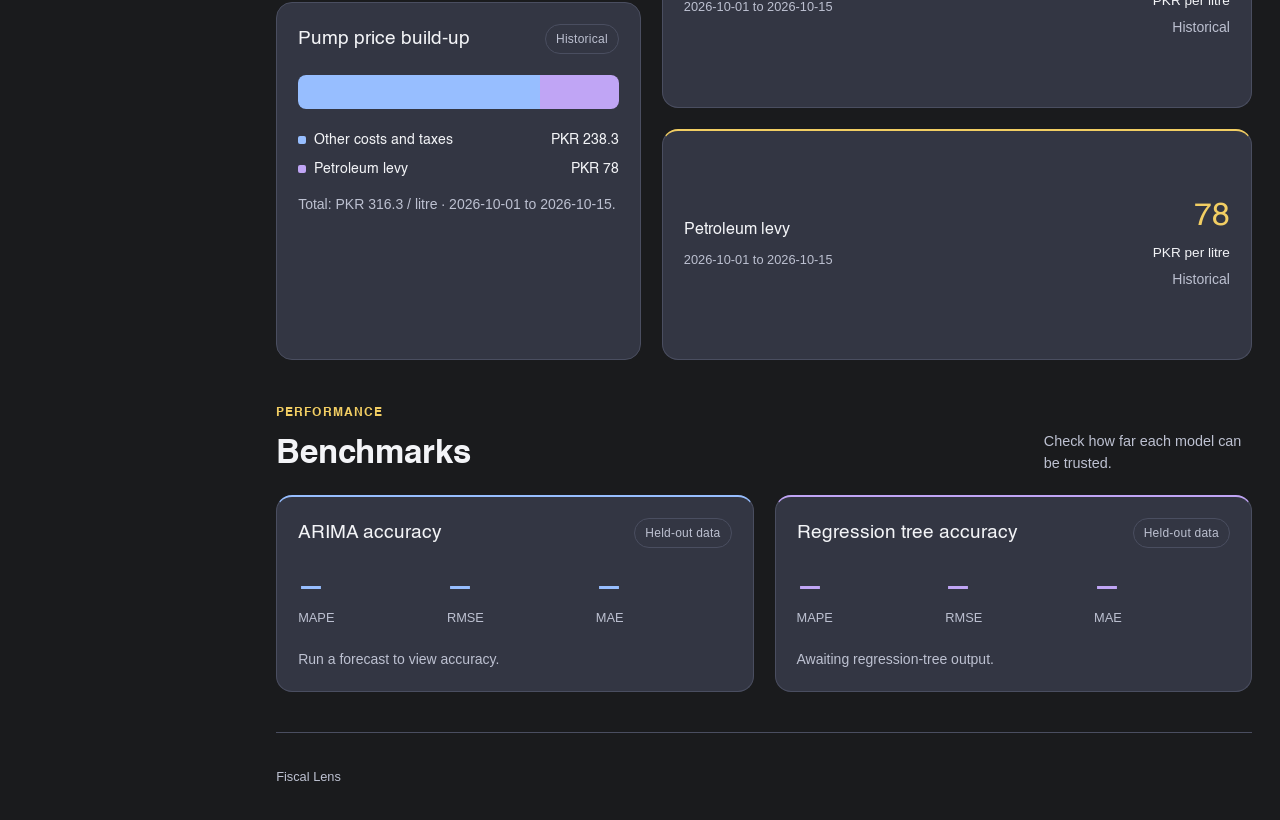
==== commit bb5116df: "added Levy workflow animation, cursor hover effects on interactive buttons" ====
--- a/frontend/index.html
+++ b/frontend/index.html
@@ -65,9 +65,15 @@
       <div class="section-head"><div><p class="eyebrow purple-text">LEVY</p><h2>Petroleum Levy Advisor</h2></div></div>
       <div class="levy-workspace">
         <aside class="forecast-stack">
-          <div class="panel levy-recommendation"><div class="panel-title"><h3>Recommended levy</h3><span class="badge">PKR / litre</span></div>
-            <div class="metric" id="levyValue">—</div><p id="levyRecommendationNote" class="small-note">Awaiting regression-tree output.</p>
-            <div class="levy-band-scale" aria-label="Levy bands"><span data-band="low">Low</span><span data-band="moderate">Moderate</span><span data-band="high">High</span><span data-band="very-high">Very high</span></div>
+          <!-- EDITS START: recommendation panel now has id, progress steps, result wrapper and run button -->
+          <div class="panel levy-recommendation" id="levyPanel" aria-busy="false"><div class="panel-title"><h3>Recommended levy</h3><span class="badge">PKR / litre</span></div>
+            <div id="levyProgress" hidden><ol id="levySteps" class="forecast-steps" aria-label="Regression tree progress"></ol></div>
+            <div id="levyResult">
+              <div class="metric" id="levyValue">—</div><p id="levyRecommendationNote" class="small-note">Run the recommendation to view.</p>
+              <div class="levy-band-scale" aria-label="Levy bands"><span data-band="low">Low</span><span data-band="moderate">Moderate</span><span data-band="high">High</span><span data-band="very-high">Very high</span></div>
+            </div>
+            <button class="btn" id="runLevy" type="button">Run recommendation <span aria-hidden="true">↗</span></button>
+          <!-- EDITS END -->
           </div>
           <div class="panel"><div class="panel-title"><h3>Pump price build-up</h3><span class="badge">Historical</span></div>
             <div id="buildup" class="price-buildup" role="img" aria-label="Historical pump price breakdown"></div>
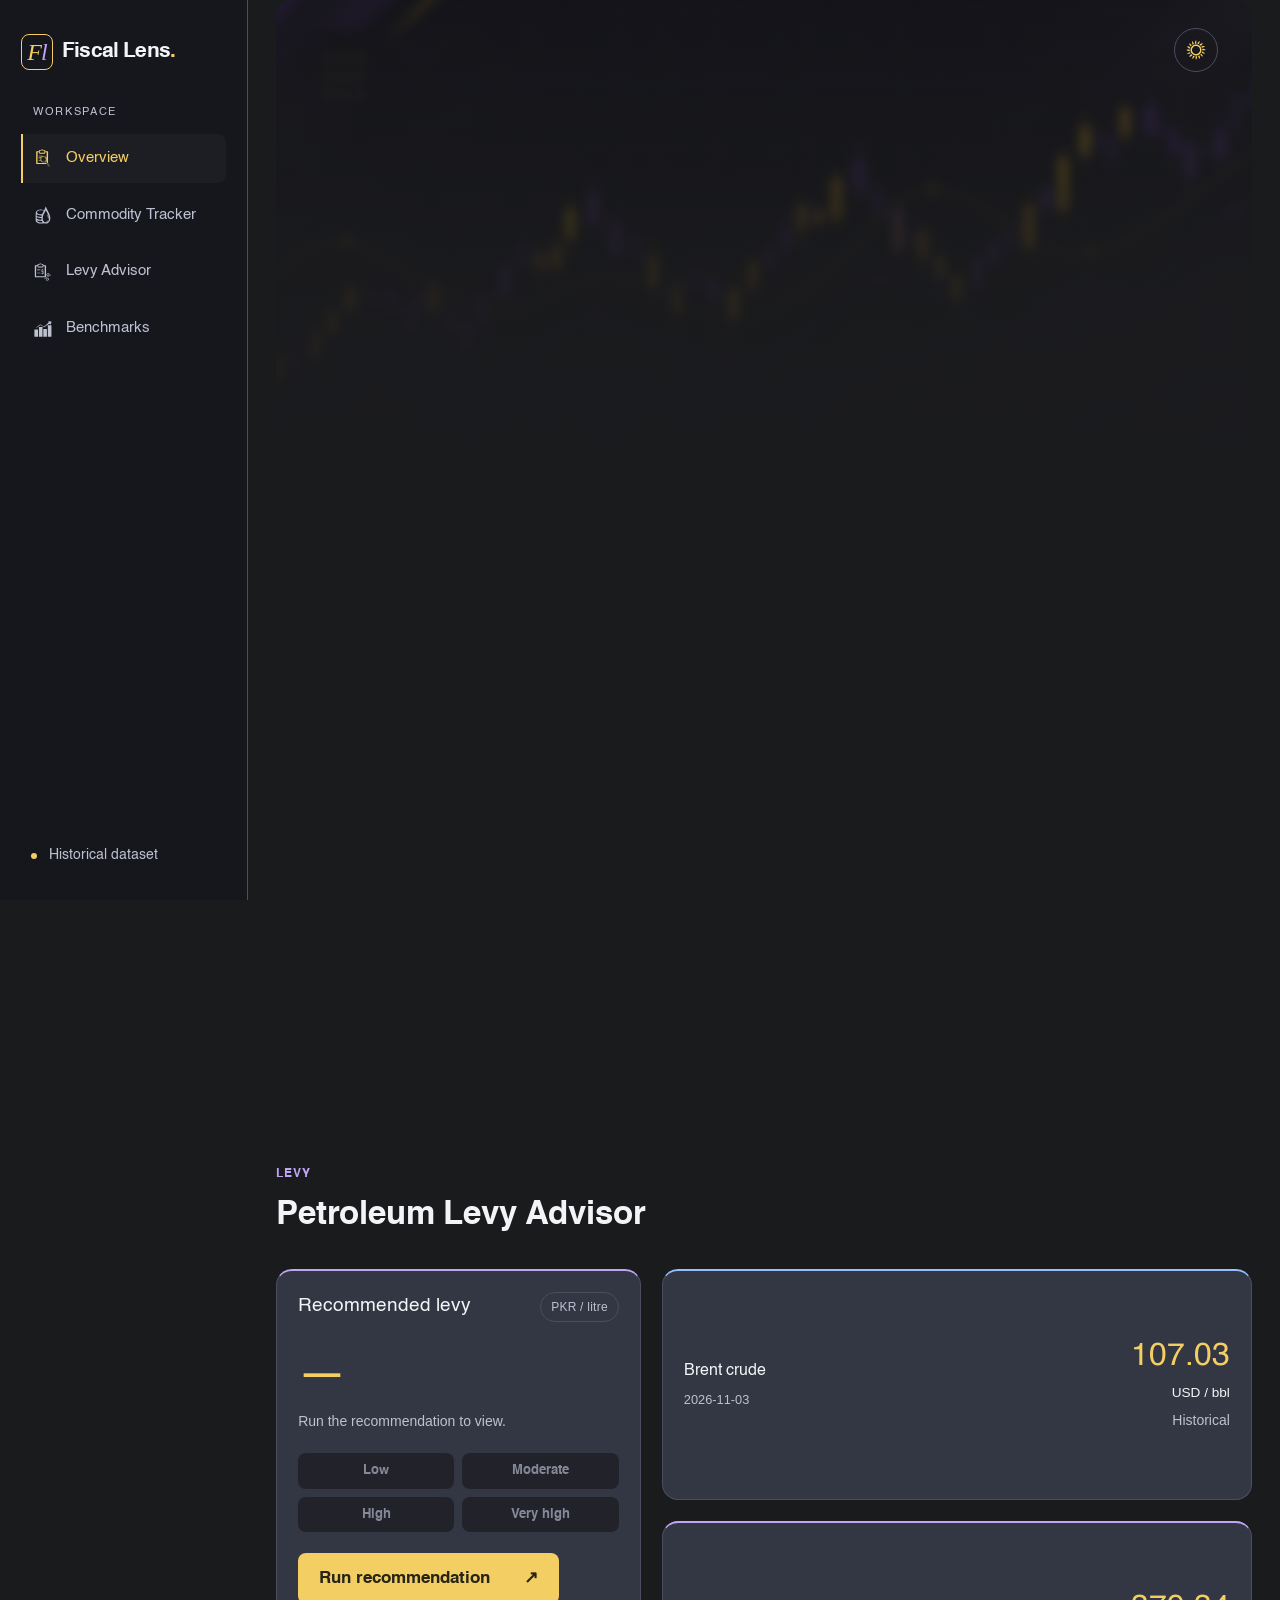
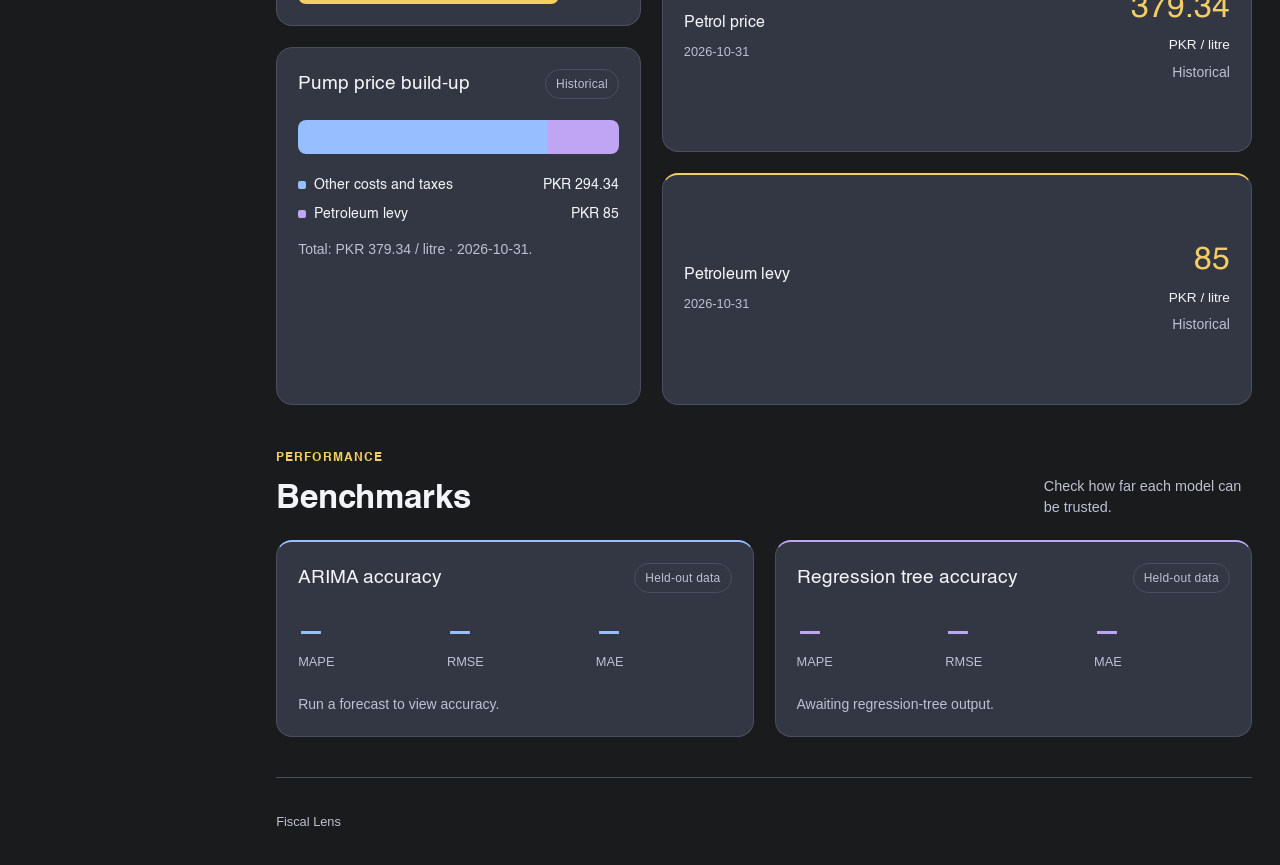
==== commit 4e5af30e: "bugs fixed" ====
--- a/frontend/index.html
+++ b/frontend/index.html
@@ -7,8 +7,12 @@
   <title>Fiscal Lens · Commodity & levy insights</title>
   <link rel="stylesheet" href="styles.css">
   <script>try{var t=localStorage.getItem('theme');if(t)document.documentElement.dataset.theme=t}catch(e){}</script>
-  <script src="data.js" defer></script>
-  <script src="app.js" defer></script>
+ <script src="../Binding/levy_wasm.js" defer></script>
+<script src="../Binding/levy-wasm.js" defer></script>
+<script src="./app.js" defer></script>
+
+  <!-- <script src="data.js" defer></script> -->
+  <!-- <script src="app.js" defer></script> -->
 </head>
 <body>
 <a class="skip-link" href="#main">Skip to content</a>
@@ -37,11 +41,11 @@
       <div class="forecast-workspace">
         <aside class="panel forecast-settings">
           <h3>Forecast settings</h3>
-          <label class="field" for="forecastInput">Input series<select id="forecastInput"><option value="forecast_crude_price">Crude input</option><option value="usd_pkr">USD / PKR</option><option value="retail_petrol_price">Retail petrol</option></select></label>
+          <label class="field" for="forecastInput">Input series<select id="forecastInput"><option value="forecast_crude_price">Crude input</option><option value="usd_pkr" disabled>USD / PKR (dataset unavailable)</option><option value="retail_petrol_price" disabled>Retail petrol (insufficient history)</option></select></label>
           <label class="field" for="forecastHorizon">Forecast window<select id="forecastHorizon"><option value="12">Next 12 observations</option><option value="24">Next 24 observations</option></select></label>
           <label class="field" for="window">History window<select id="window"><option value="12">Latest 12 observations</option><option value="24">Latest 24 observations</option><option value="0">All observations</option></select></label>
           <button class="btn" id="runForecast" type="button">Run forecast <span aria-hidden="true">↗</span></button>
-          <p class="small-note forecast-period-note">One observation = one dataset period.</p>
+          <p class="small-note forecast-period-note">Brent and USD / PKR use daily observations. Retail petrol needs at least 250 historical observations plus the forecast window.</p>
         </aside>
         <div class="forecast-stack">
           <div class="panel" id="forecastPanel" aria-busy="false">
@@ -100,4 +104,4 @@
   </main>
 </div>
 </body>
-</html>+</html>
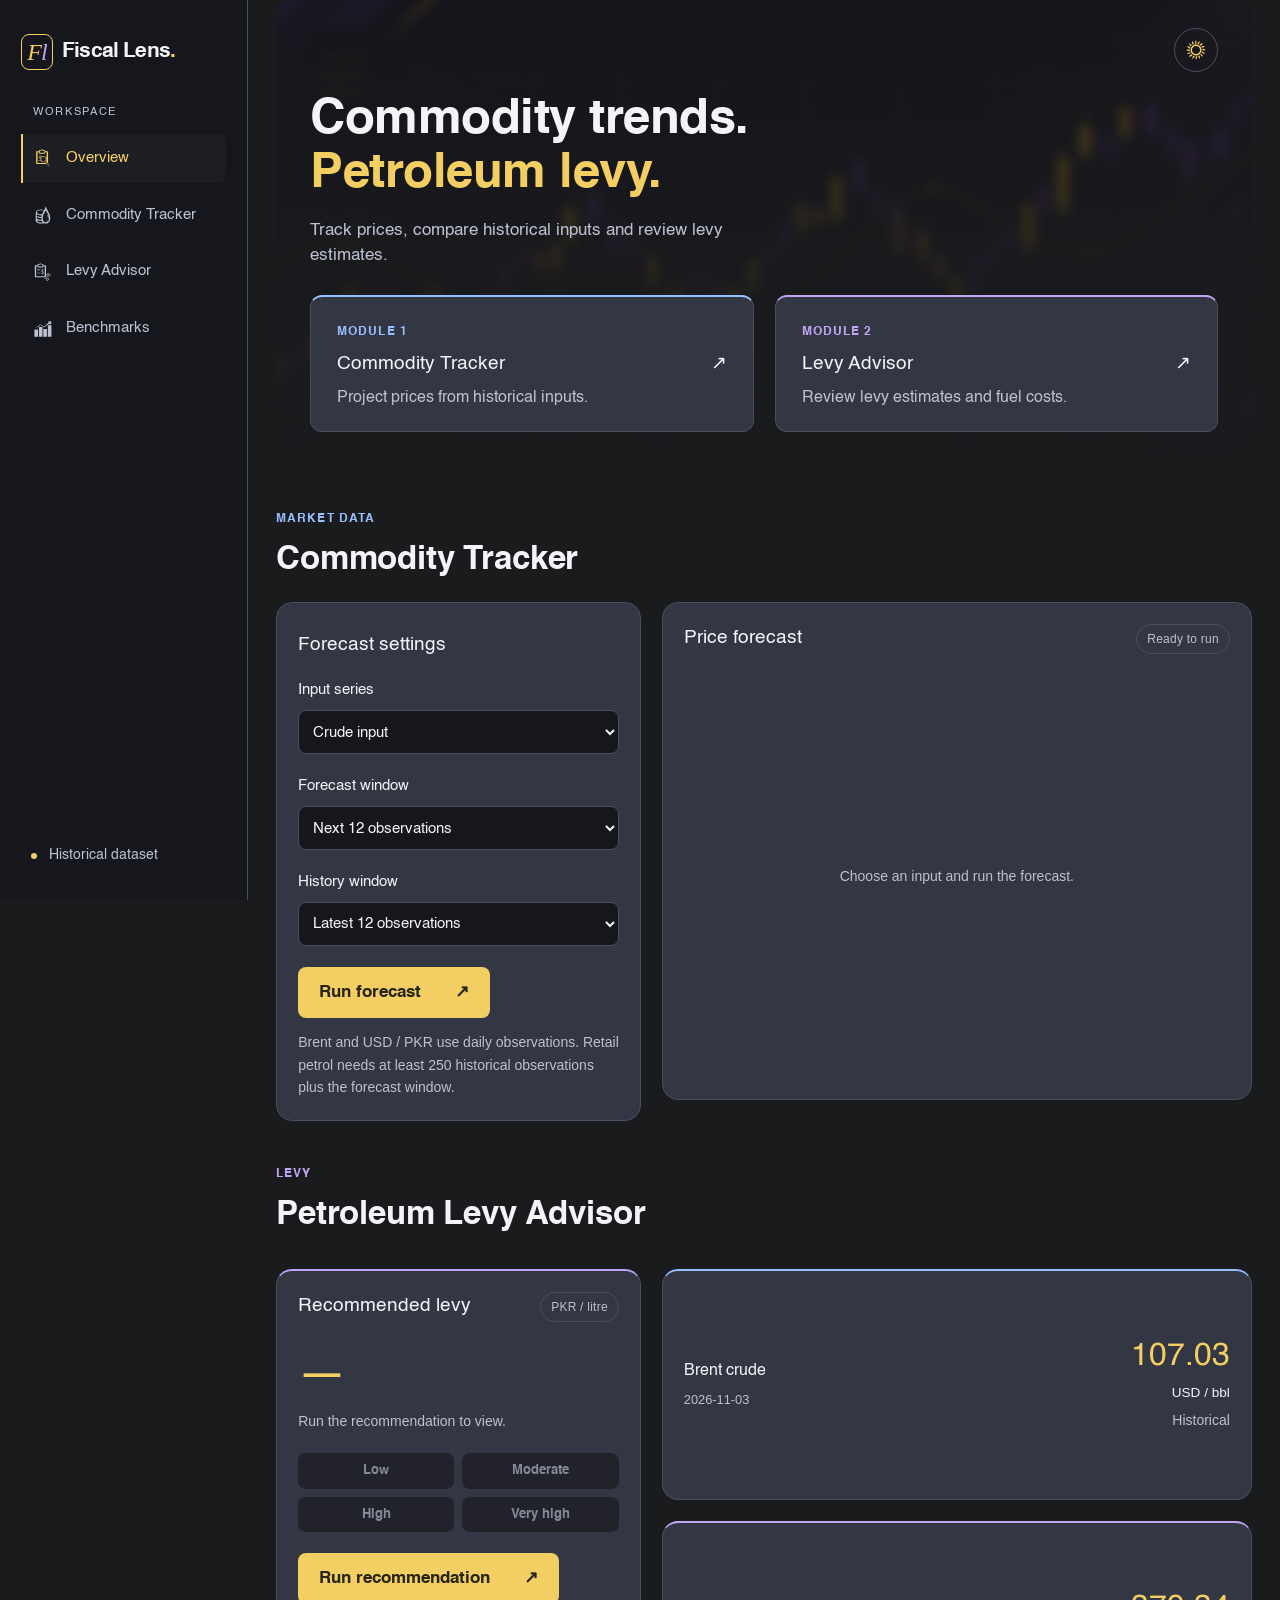
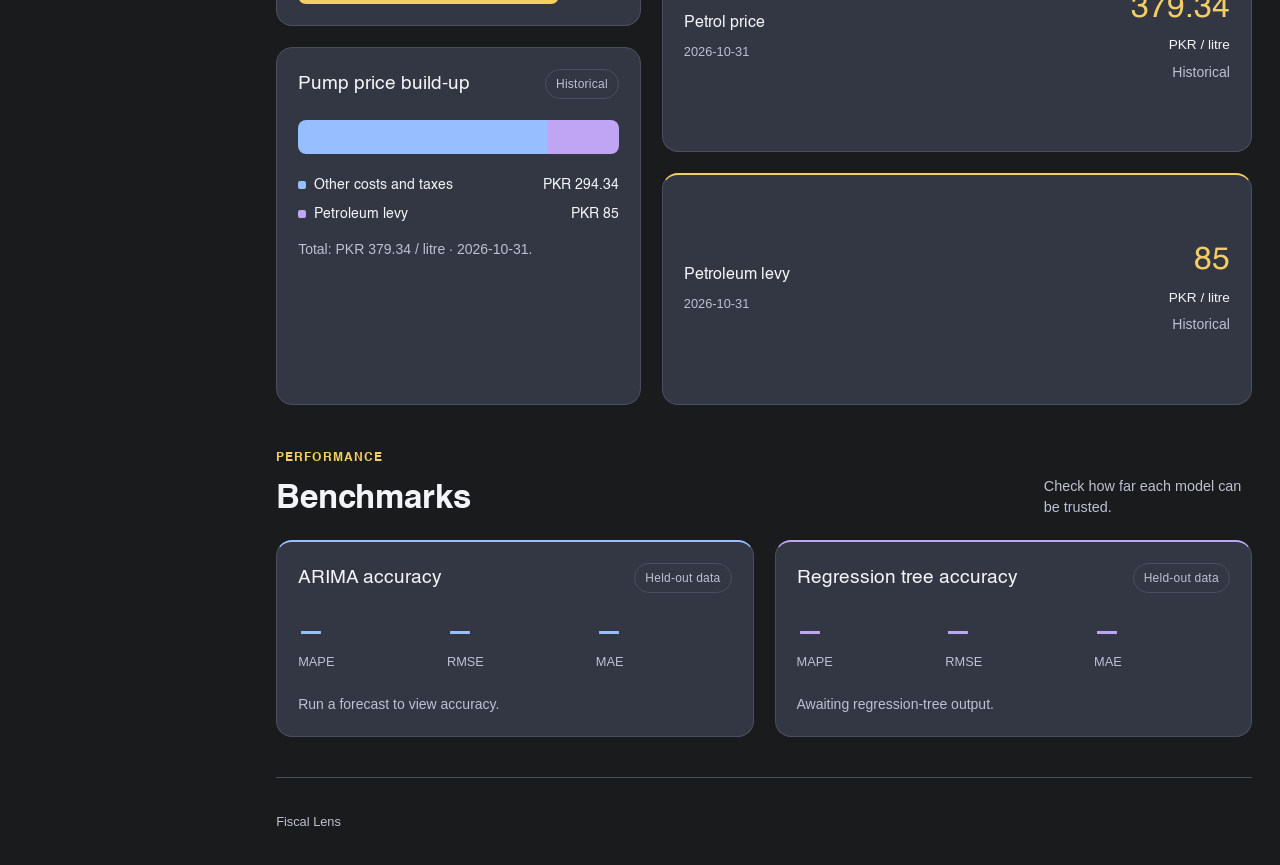
==== commit a5a56285: "fixed bugs" ====
--- a/frontend/index.html
+++ b/frontend/index.html
@@ -7,7 +7,6 @@
   <title>Fiscal Lens · Commodity & levy insights</title>
   <link rel="stylesheet" href="styles.css">
   <script>try{var t=localStorage.getItem('theme');if(t)document.documentElement.dataset.theme=t}catch(e){}</script>
- <script src="../Binding/levy_wasm.js" defer></script>
 <script src="../Binding/levy-wasm.js" defer></script>
 <script src="./app.js" defer></script>
 
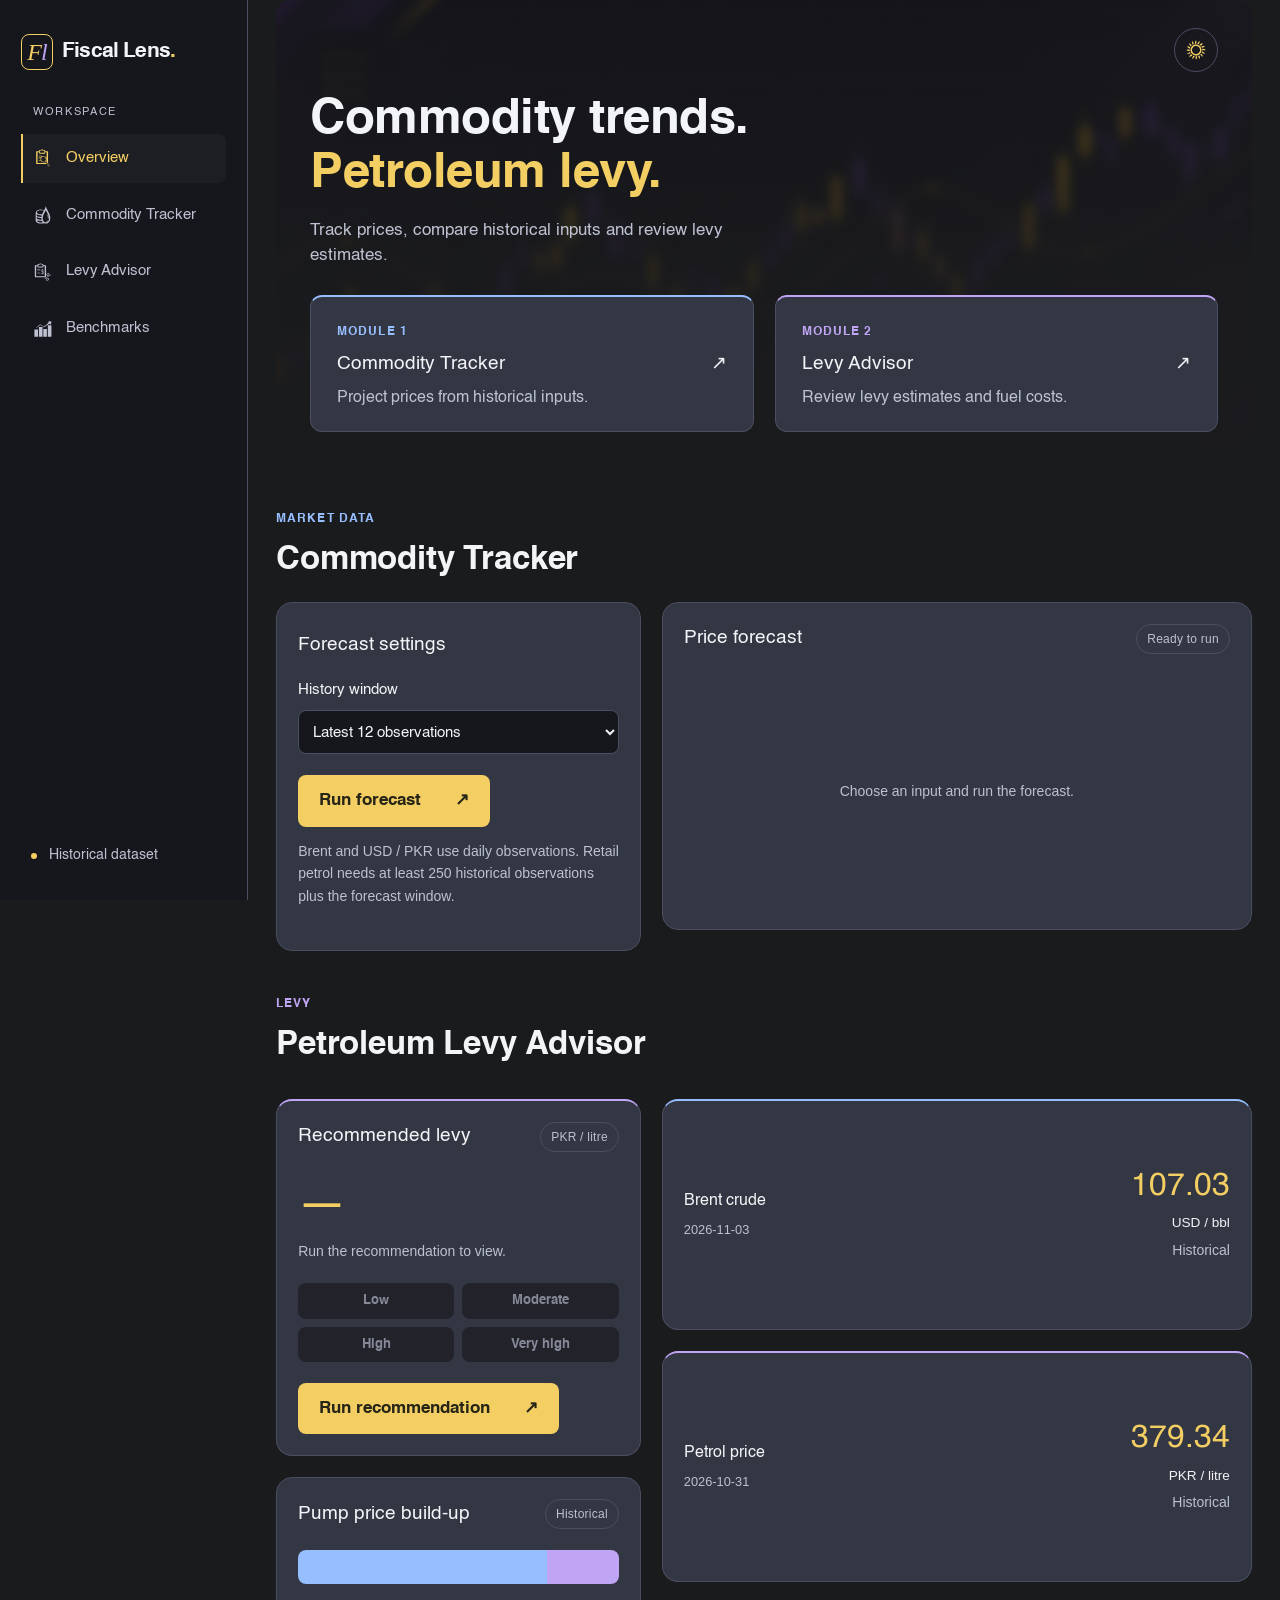
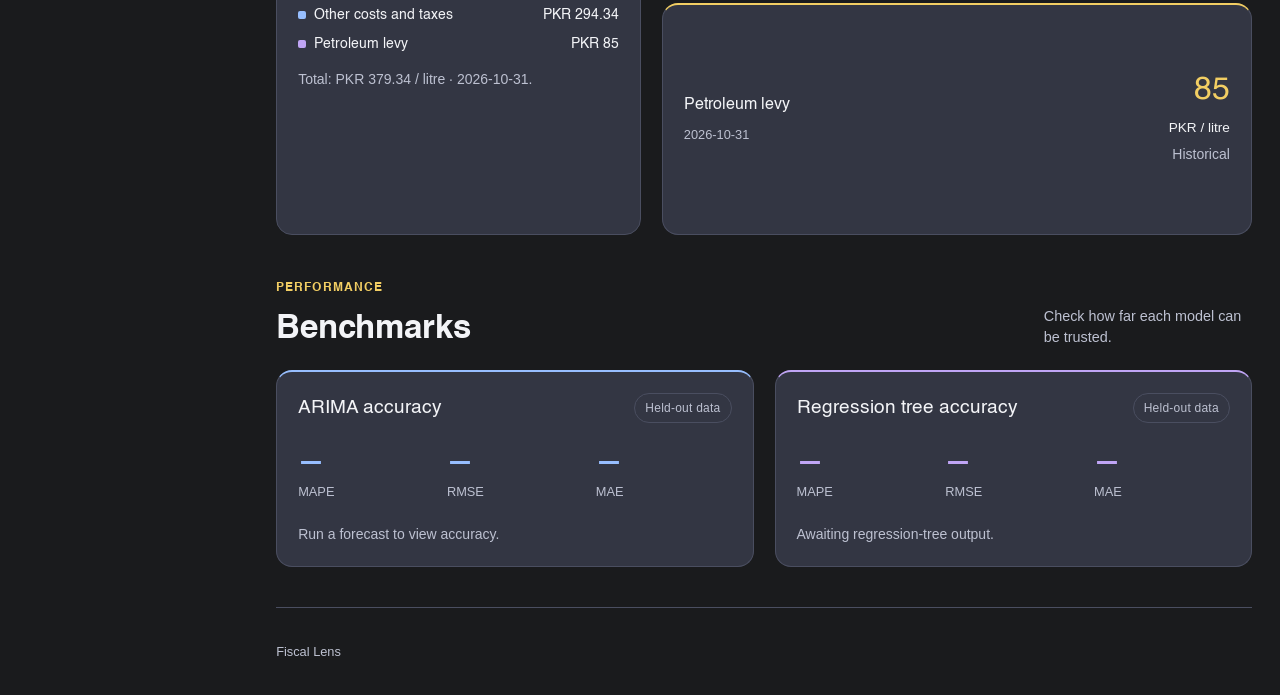
==== commit 6a25a2aa: "removed irrelevant bars from commodity tracker" ====
--- a/frontend/index.html
+++ b/frontend/index.html
@@ -40,8 +40,6 @@
       <div class="forecast-workspace">
         <aside class="panel forecast-settings">
           <h3>Forecast settings</h3>
-          <label class="field" for="forecastInput">Input series<select id="forecastInput"><option value="forecast_crude_price">Crude input</option><option value="usd_pkr" disabled>USD / PKR (dataset unavailable)</option><option value="retail_petrol_price" disabled>Retail petrol (insufficient history)</option></select></label>
-          <label class="field" for="forecastHorizon">Forecast window<select id="forecastHorizon"><option value="12">Next 12 observations</option><option value="24">Next 24 observations</option></select></label>
           <label class="field" for="window">History window<select id="window"><option value="12">Latest 12 observations</option><option value="24">Latest 24 observations</option><option value="0">All observations</option></select></label>
           <button class="btn" id="runForecast" type="button">Run forecast <span aria-hidden="true">↗</span></button>
           <p class="small-note forecast-period-note">Brent and USD / PKR use daily observations. Retail petrol needs at least 250 historical observations plus the forecast window.</p>
@@ -103,4 +101,4 @@
   </main>
 </div>
 </body>
-</html>
+</html>
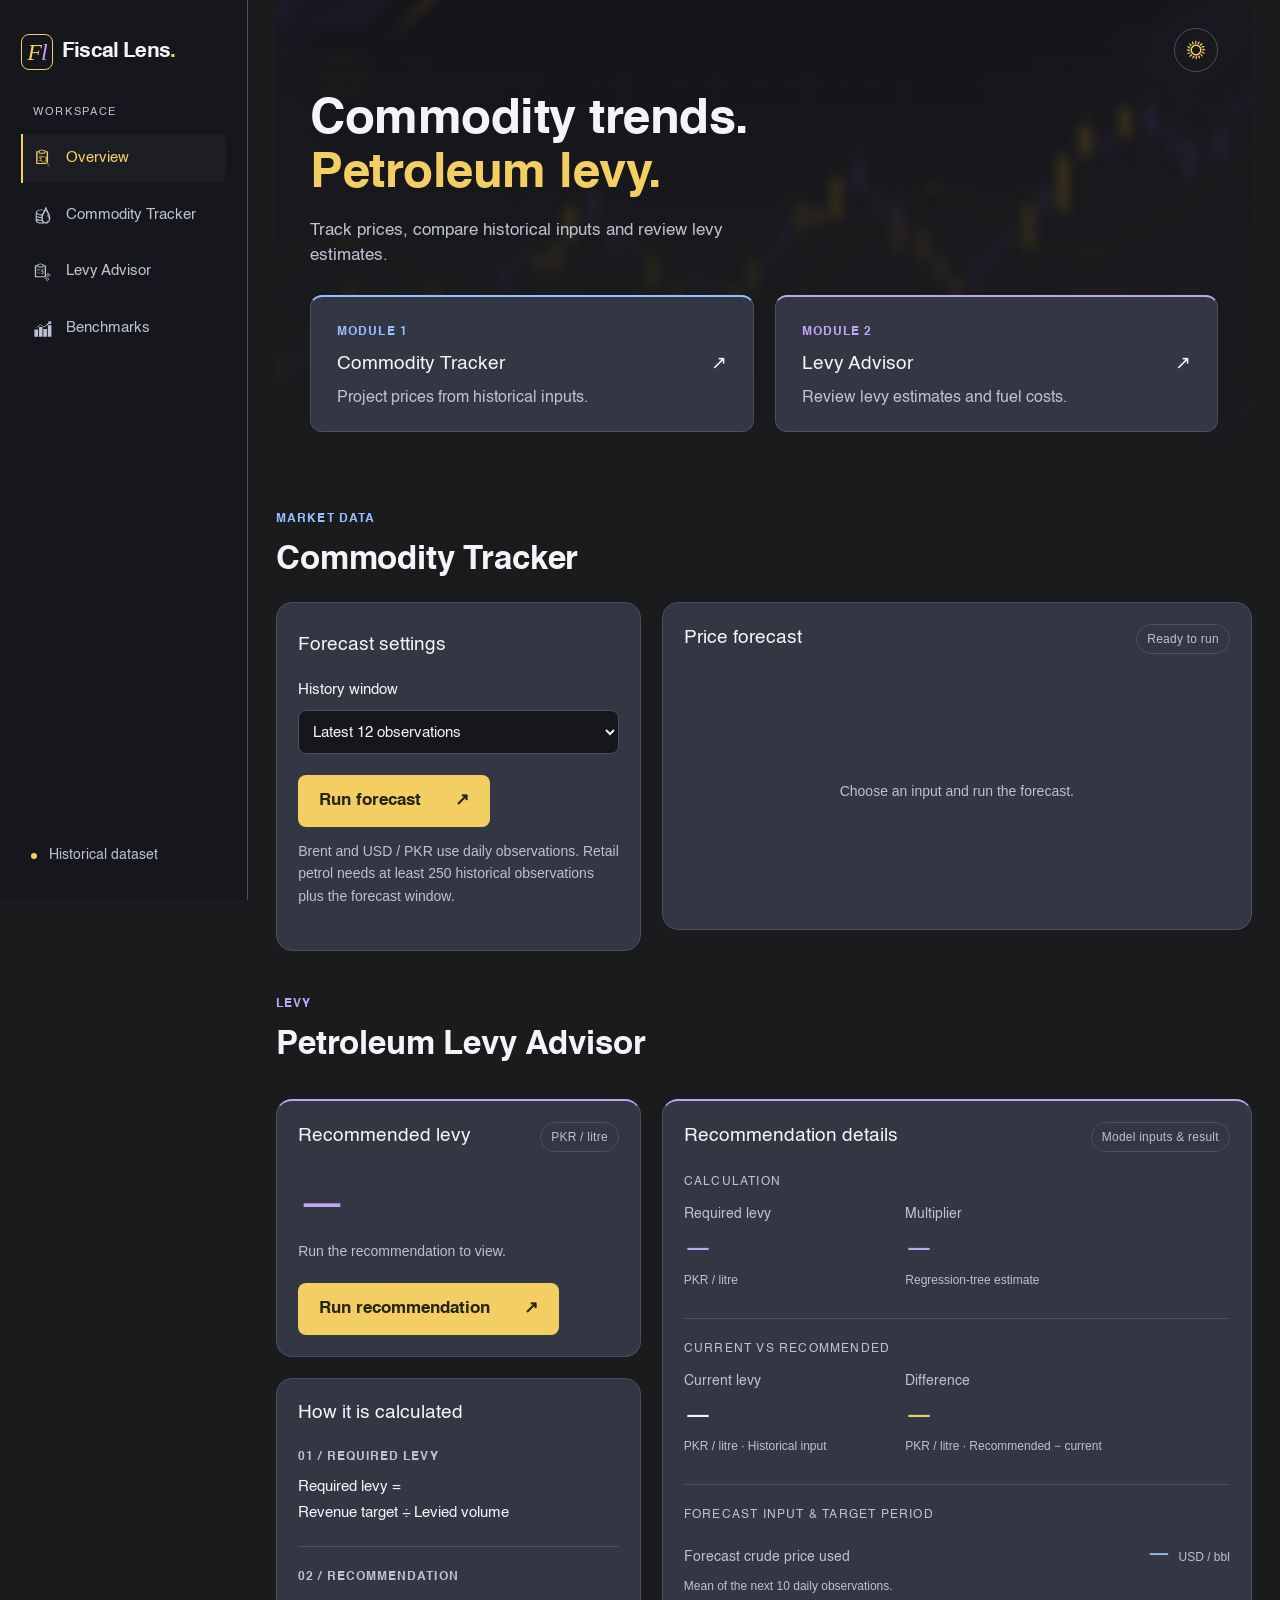
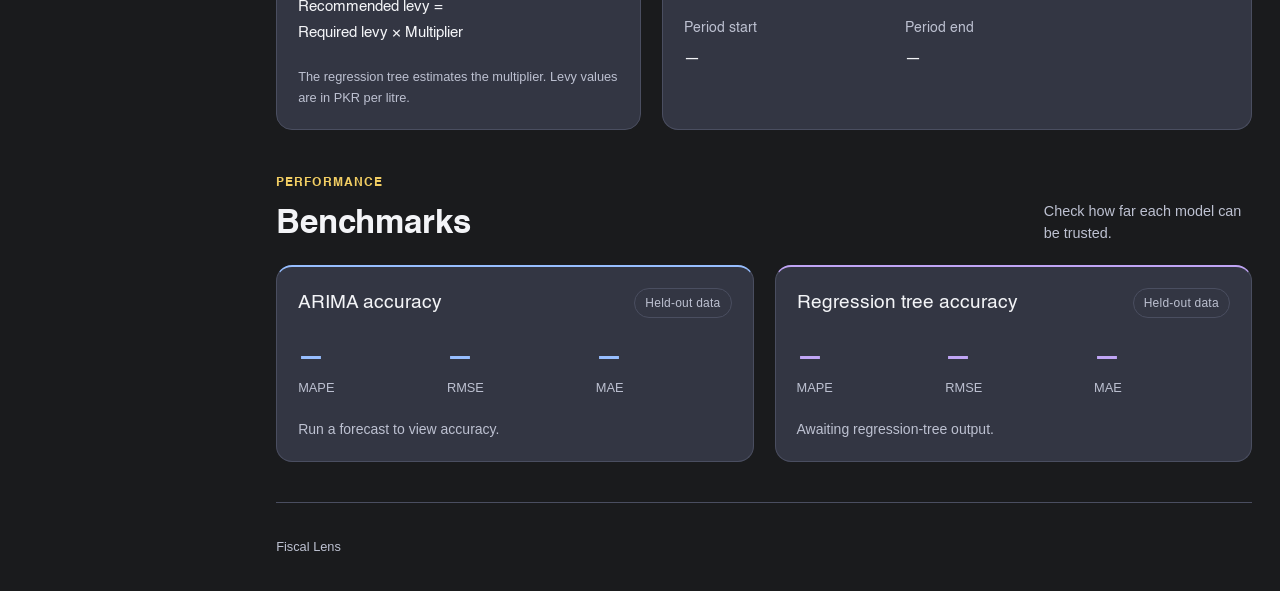
==== commit 7220e457: "added and removed certain display vals" ====
--- a/frontend/index.html
+++ b/frontend/index.html
@@ -66,22 +66,45 @@
       <div class="section-head"><div><p class="eyebrow purple-text">LEVY</p><h2>Petroleum Levy Advisor</h2></div></div>
       <div class="levy-workspace">
         <aside class="forecast-stack">
-          <!-- EDITS START: recommendation panel now has id, progress steps, result wrapper and run button -->
           <div class="panel levy-recommendation" id="levyPanel" aria-busy="false"><div class="panel-title"><h3>Recommended levy</h3><span class="badge">PKR / litre</span></div>
-            <div id="levyProgress" hidden><ol id="levySteps" class="forecast-steps" aria-label="Regression tree progress"></ol></div>
+            <div id="levyProgress" hidden><ol id="levySteps" class="forecast-steps" aria-label="Recommendation calculation steps" aria-live="polite"></ol></div>
             <div id="levyResult">
               <div class="metric" id="levyValue">—</div><p id="levyRecommendationNote" class="small-note">Run the recommendation to view.</p>
-              <div class="levy-band-scale" aria-label="Levy bands"><span data-band="low">Low</span><span data-band="moderate">Moderate</span><span data-band="high">High</span><span data-band="very-high">Very high</span></div>
             </div>
             <button class="btn" id="runLevy" type="button">Run recommendation <span aria-hidden="true">↗</span></button>
-          <!-- EDITS END -->
           </div>
-          <div class="panel"><div class="panel-title"><h3>Pump price build-up</h3><span class="badge">Historical</span></div>
-            <div id="buildup" class="price-buildup" role="img" aria-label="Historical pump price breakdown"></div>
-            <dl id="buildupKeys" class="buildup-keys"></dl><p id="buildupNote" class="small-note"></p>
+          <div class="panel levy-formulas"><div class="panel-title"><h3>How it is calculated</h3></div>
+            <div class="levy-equation"><p class="eyebrow">01 / Required levy</p><p>Required levy =<br><strong>Revenue target ÷ Levied volume</strong></p></div>
+            <div class="levy-equation"><p class="eyebrow">02 / Recommendation</p><p>Recommended levy =<br><strong>Required levy × Multiplier</strong></p></div>
+            <p class="small-note">The regression tree estimates the multiplier. Levy values are in PKR per litre.</p>
           </div>
         </aside>
-        <div id="cards" class="cards levy-reference-cards"></div>
+        <div class="panel levy-details" id="levyDetails">
+          <div class="panel-title"><h3>Recommendation details</h3><span class="badge">Model inputs &amp; result</span></div>
+          <section class="levy-detail-group" aria-labelledby="levyCalculationHeading">
+            <h4 id="levyCalculationHeading">Calculation</h4>
+            <dl class="levy-detail-grid">
+              <div><dt>Required levy</dt><dd><span id="levyRequired">—</span><span class="unit">PKR / litre</span></dd></div>
+              <div><dt>Multiplier</dt><dd><span id="levyMultiplier">—</span><span class="unit">Regression-tree estimate</span></dd></div>
+            </dl>
+          </section>
+          <section class="levy-detail-group" aria-labelledby="levyComparisonHeading">
+            <h4 id="levyComparisonHeading">Current vs recommended</h4>
+            <dl class="levy-detail-grid">
+              <div><dt>Current levy</dt><dd><span id="levyCurrent">—</span><span class="unit">PKR / litre · Historical input</span></dd></div>
+              <div><dt>Difference</dt><dd><span id="levyDifference">—</span><span class="unit">PKR / litre · Recommended − current</span></dd></div>
+            </dl>
+          </section>
+          <section class="levy-detail-group" aria-labelledby="levyInputsHeading">
+            <h4 id="levyInputsHeading">Forecast input &amp; target period</h4>
+            <dl class="levy-crude-input"><dt>Forecast crude price used</dt><dd><span id="levyCrude">—</span> <span class="unit">USD / bbl</span></dd></dl>
+            <p class="small-note levy-input-note">Mean of the next 10 daily observations.</p>
+            <dl class="levy-detail-grid levy-period">
+              <div><dt>Period start</dt><dd id="levyPeriodStart">—</dd></div>
+              <div><dt>Period end</dt><dd id="levyPeriodEnd">—</dd></div>
+            </dl>
+          </section>
+        </div>
       </div>
     </section>
 <section id="benchmarks" class="section">
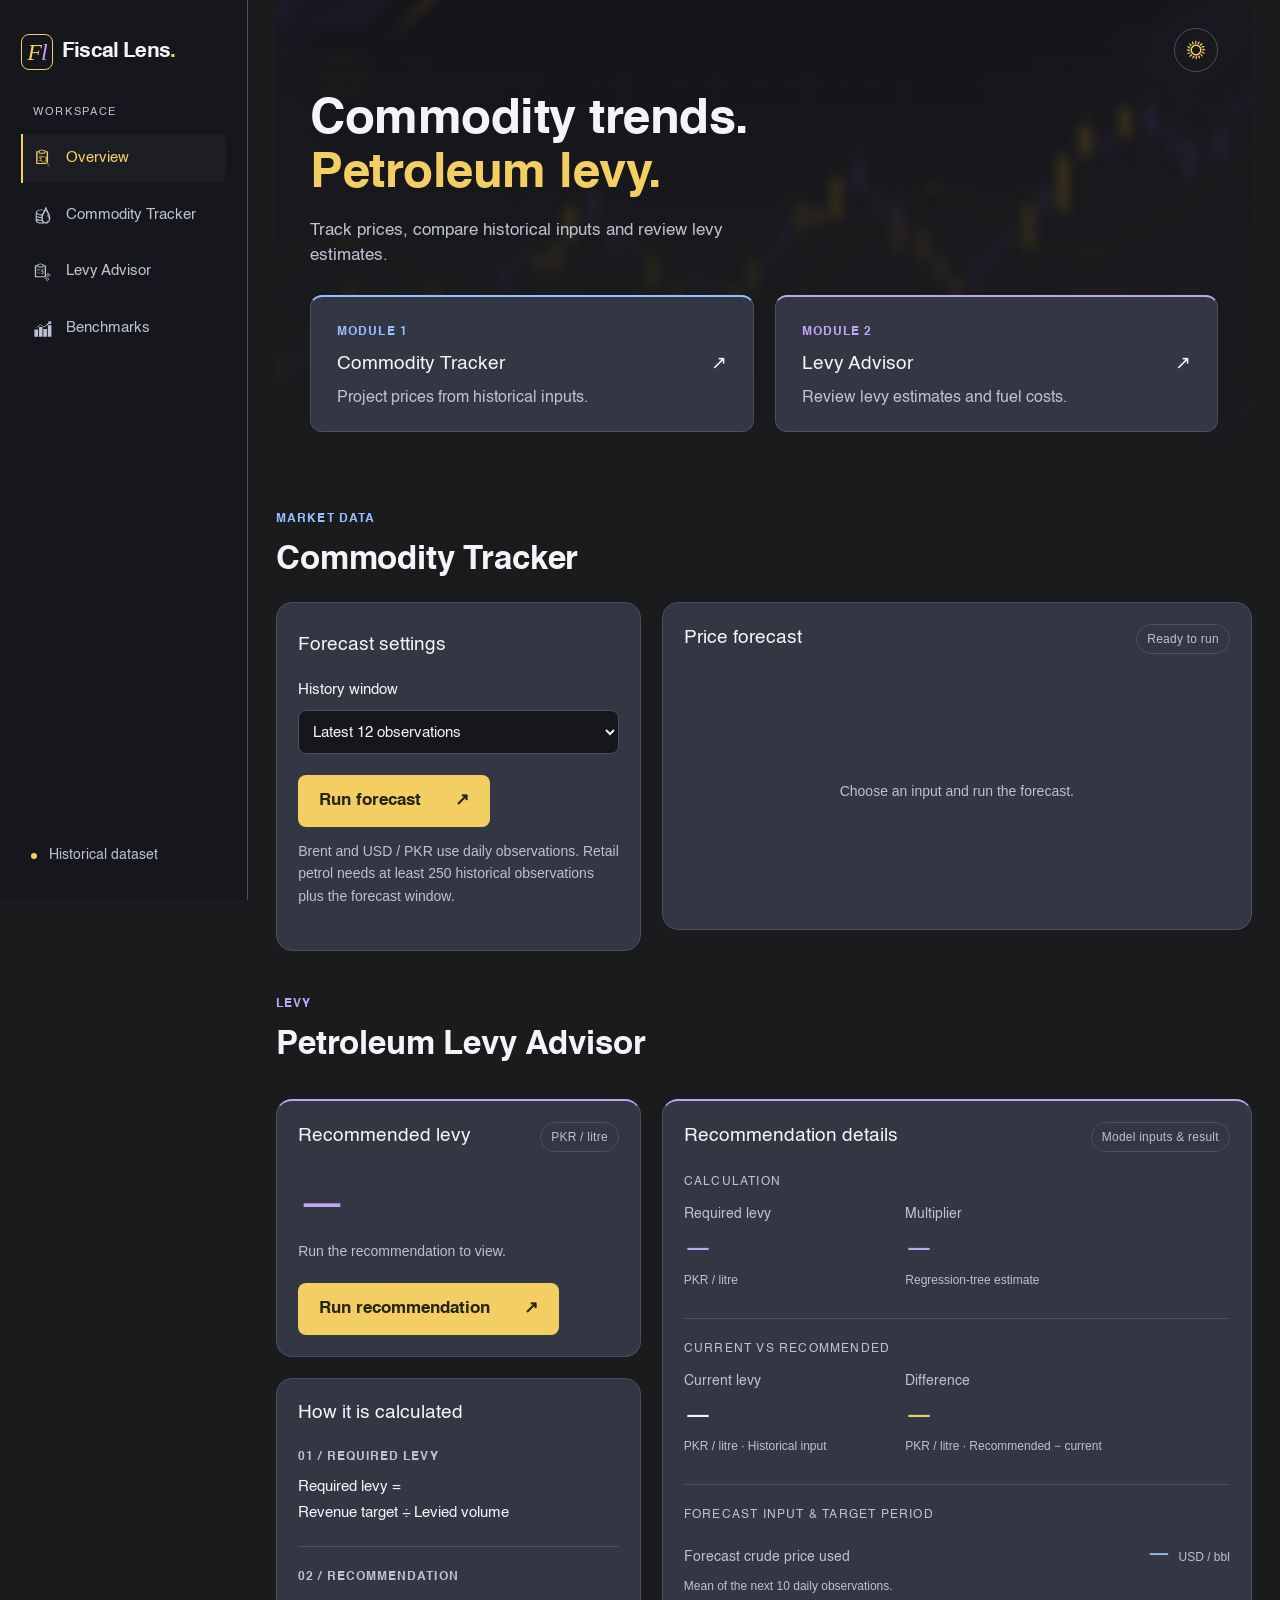
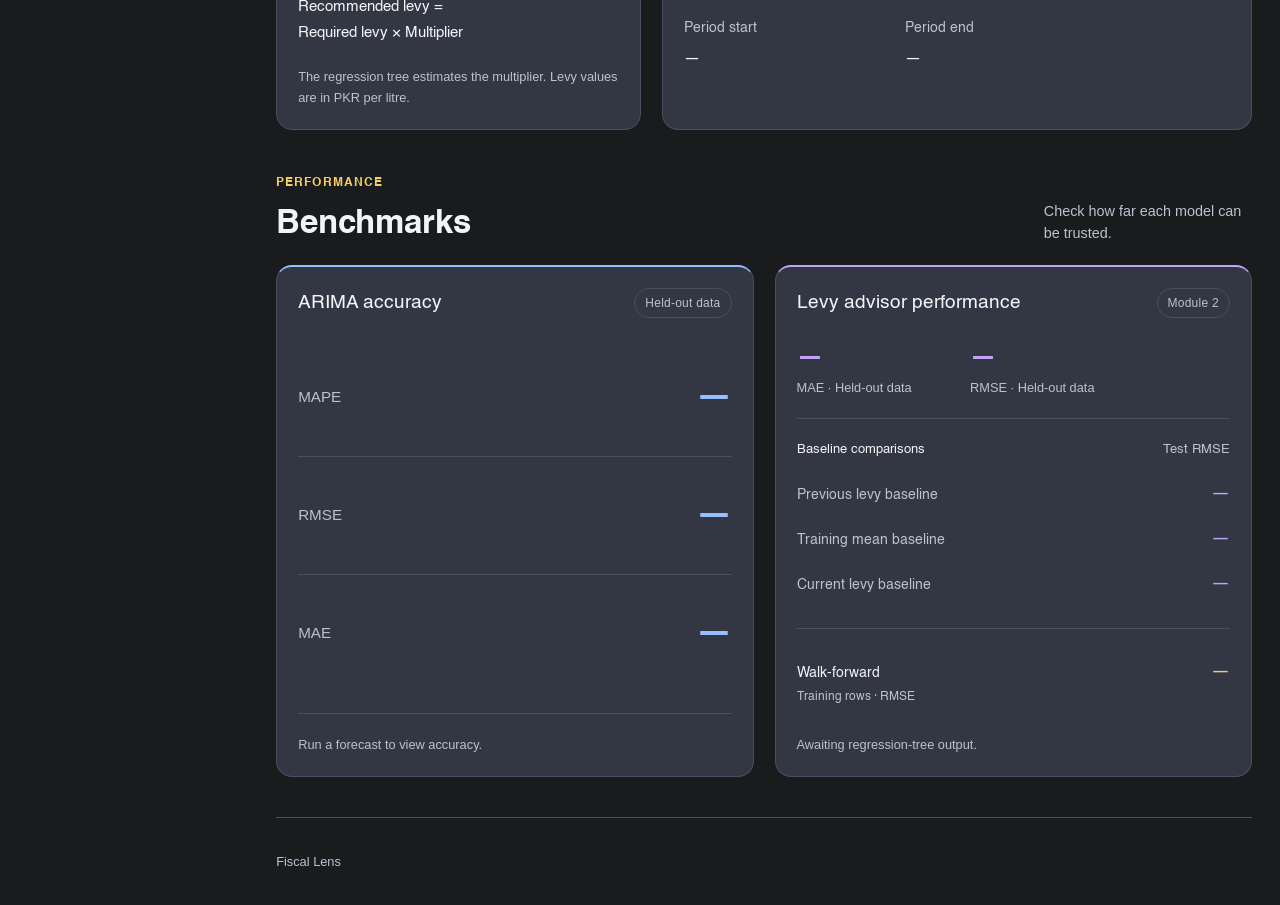
==== commit c8edc7a1: "Added module 2 benchmarks" ====
--- a/frontend/index.html
+++ b/frontend/index.html
@@ -114,8 +114,19 @@
           <div class="forecast-stats"><div><b id="statMape">—</b><span>MAPE</span></div><div><b id="statRmse">—</b><span>RMSE</span></div><div><b id="statMae">—</b><span>MAE</span></div></div>
           <p id="accuracyNote" class="small-note" aria-live="polite">Run a forecast to view accuracy.</p>
         </div>
-        <div class="panel accuracy-panel accuracy-tree"><div class="panel-title"><h3>Regression tree accuracy</h3><span class="badge">Held-out data</span></div>
-          <div class="forecast-stats"><div><b id="treeMape">—</b><span>MAPE</span></div><div><b id="treeRmse">—</b><span>RMSE</span></div><div><b id="treeMae">—</b><span>MAE</span></div></div>
+        <div class="panel accuracy-panel accuracy-tree"><div class="panel-title"><h3>Levy advisor performance</h3><span class="badge">Module 2</span></div>
+          <div class="forecast-stats tree-model-stats"><div><b id="treeMae">—</b><span>MAE · Held-out data</span></div><div><b id="treeRmse">—</b><span>RMSE · Held-out data</span></div></div>
+          <div class="tree-evaluation-group">
+            <h4>Baseline comparisons <span>Test RMSE</span></h4>
+            <dl class="tree-comparison-list">
+              <div><dt>Previous levy baseline</dt><dd id="treePreviousBaseline">—</dd></div>
+              <div><dt>Training mean baseline</dt><dd id="treeMeanBaseline">—</dd></div>
+              <div><dt>Current levy baseline</dt><dd id="treeCurrentBaseline">—</dd></div>
+            </dl>
+          </div>
+          <div class="tree-evaluation-group">
+            <dl class="tree-comparison-list tree-walk-forward"><div><dt>Walk-forward <span>Training rows · RMSE</span></dt><dd id="treeWalkForward">—</dd></div></dl>
+          </div>
           <p id="treeNote" class="small-note" aria-live="polite">Awaiting regression-tree output.</p>
         </div>
       </div>
@@ -124,4 +135,4 @@
   </main>
 </div>
 </body>
-</html>+</html>
